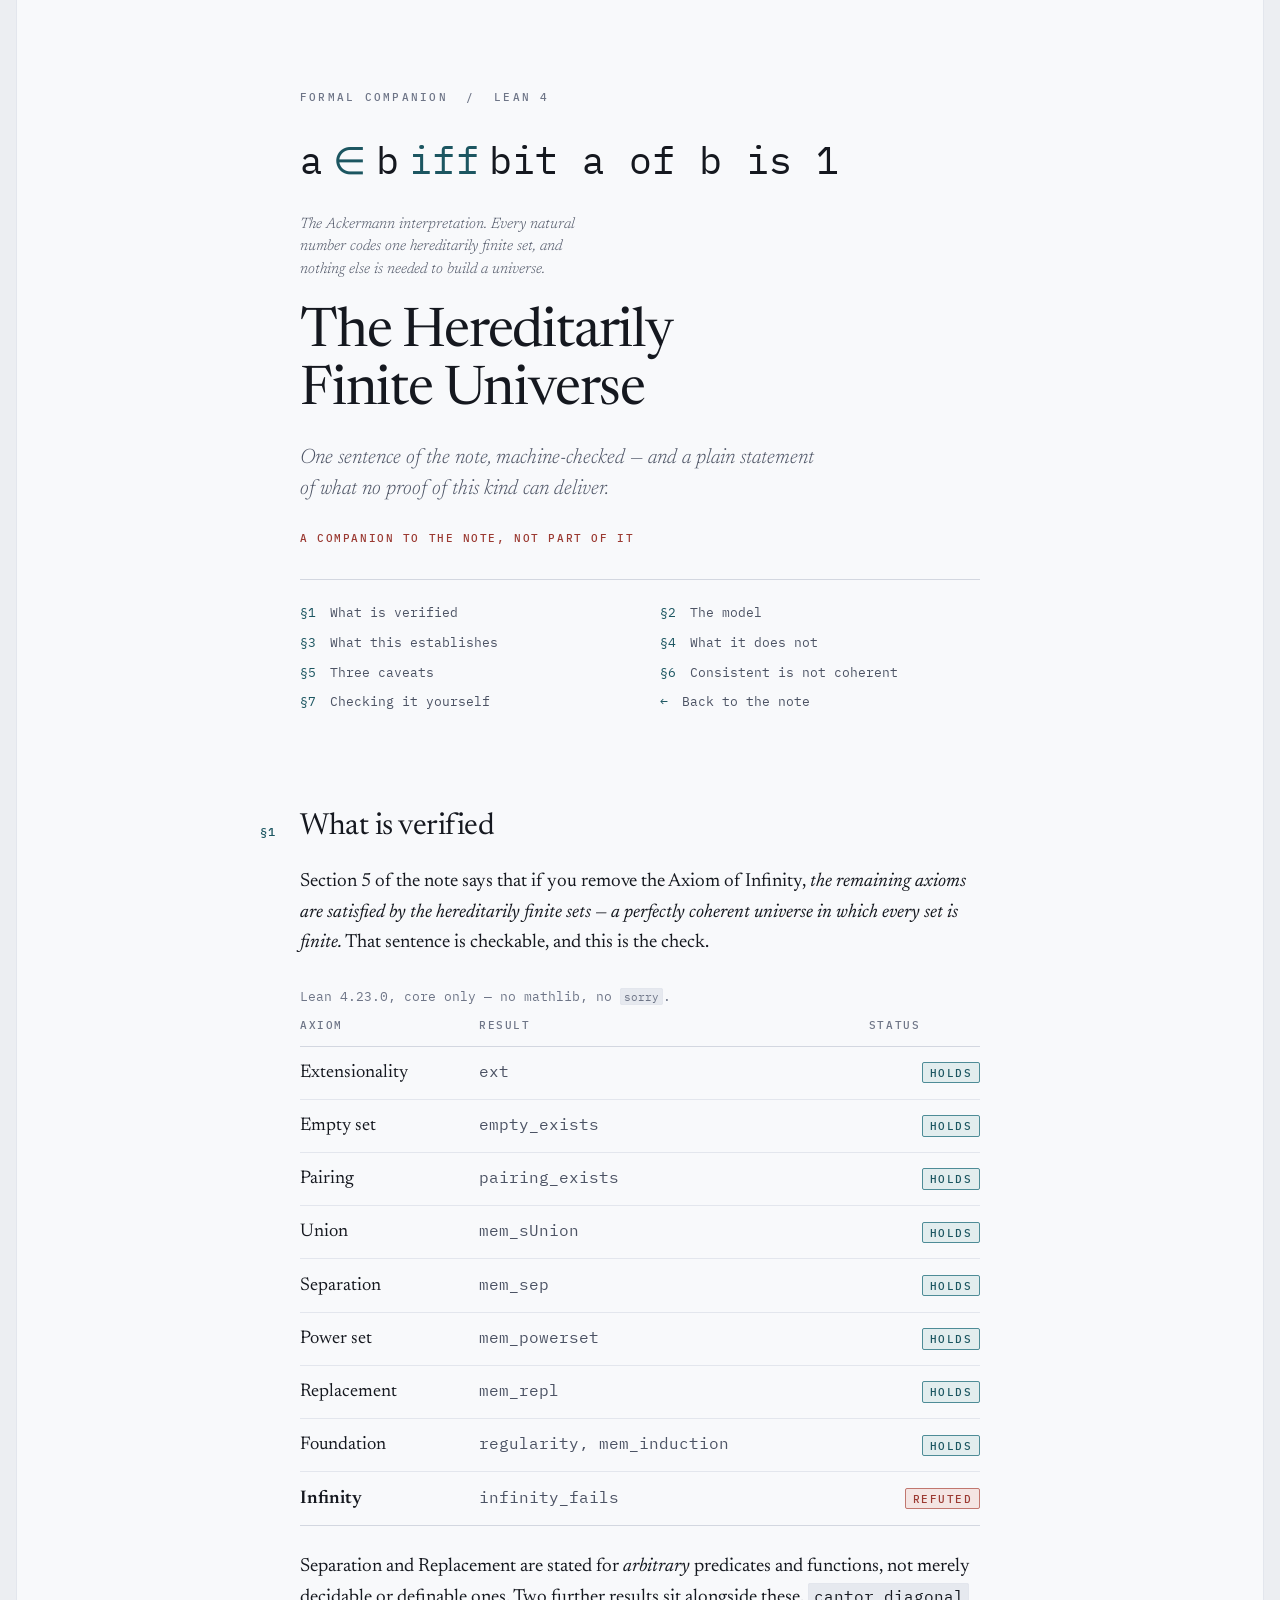
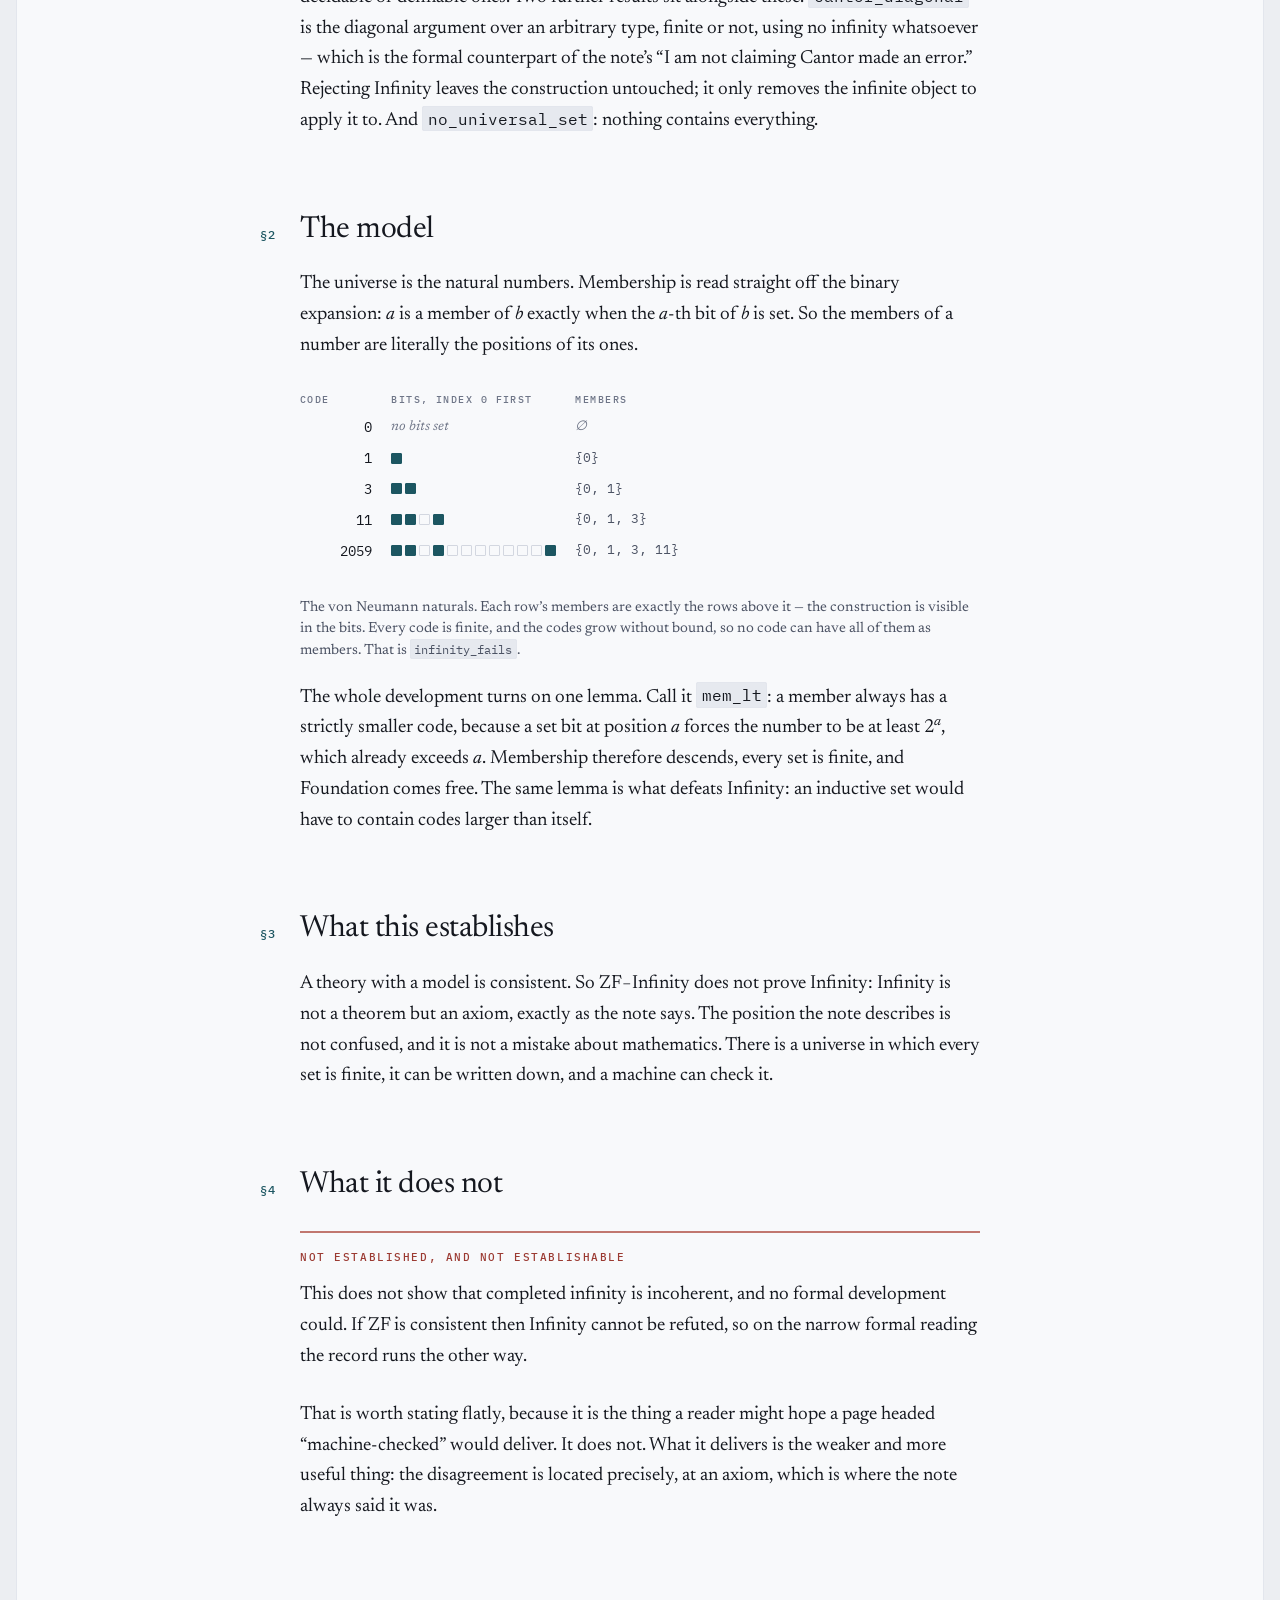
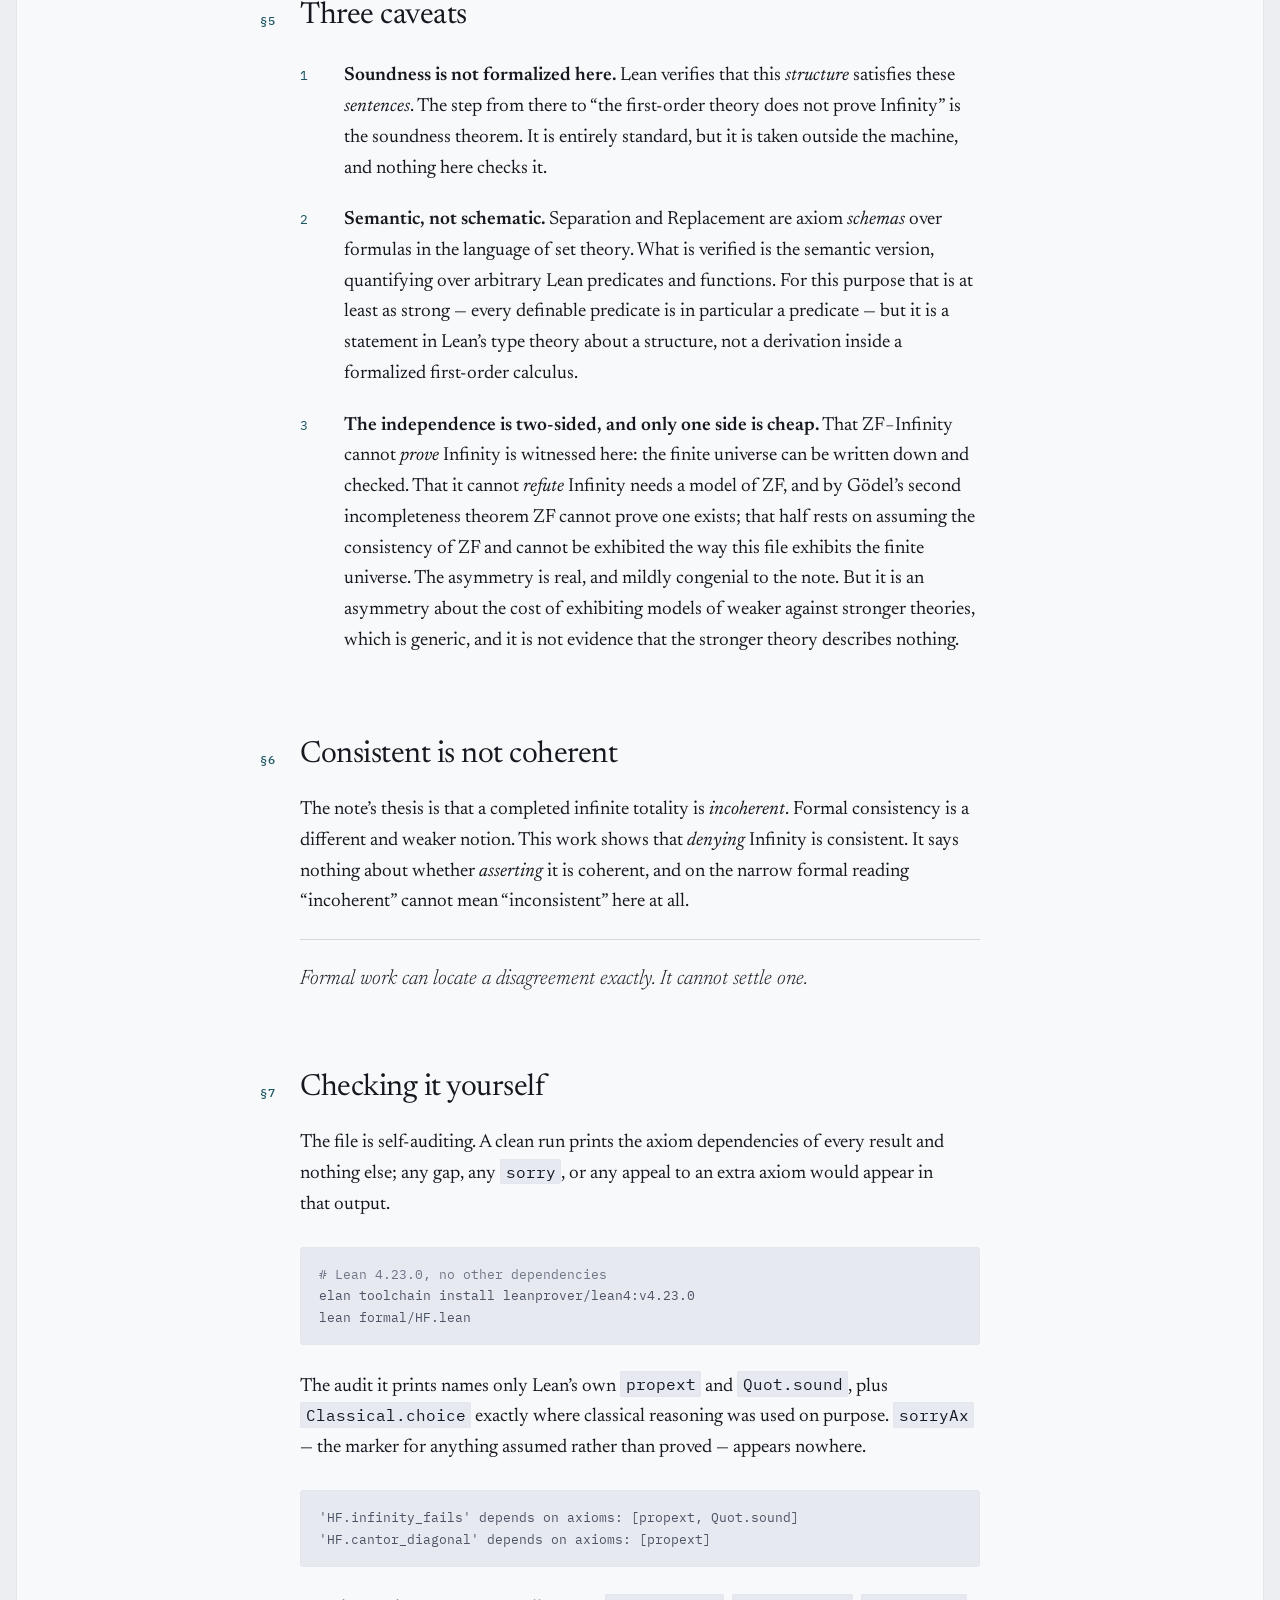
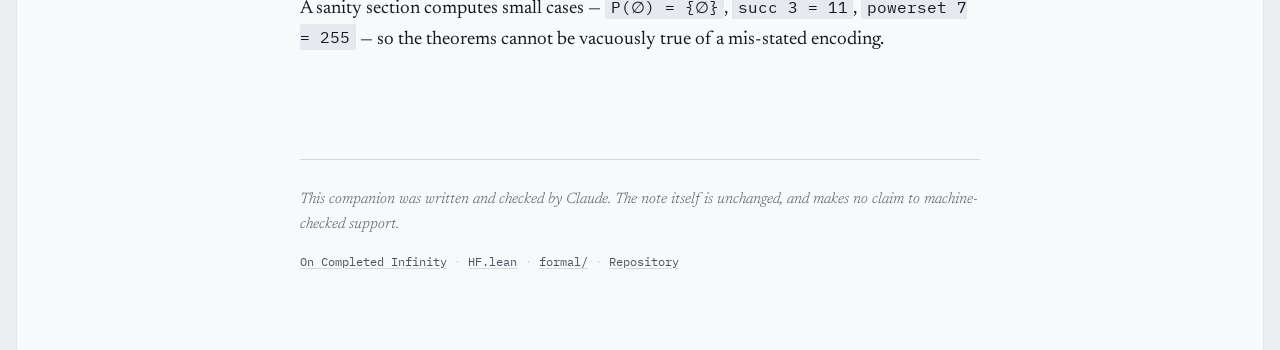
==== formal.html @ 206abfd6 "Publish the formal companion as a second page formal.html presents what formal/HF.lean checks and, j" ====
<!doctype html>
<html lang="en">
<head>
<meta charset="utf-8">
<meta name="viewport" content="width=device-width, initial-scale=1">
<title>The Hereditarily Finite Universe</title>
<meta name="description" content="A machine-checked companion to On Completed Infinity: the hereditarily finite sets satisfy the other ZF axioms and refute Infinity, verified in Lean 4 — with a plain statement of what no proof of this kind can deliver.">
<meta property="og:type" content="article">
<meta property="og:title" content="The Hereditarily Finite Universe">
<meta property="og:description" content="A machine-checked companion to On Completed Infinity, and a plain statement of its limits.">
<link rel="icon" href="data:image/svg+xml,<svg xmlns='http://www.w3.org/2000/svg' viewBox='0 0 32 32'><text y='25' x='2' font-size='24' font-family='serif'>&#8707;</text></svg>">
<link rel="preconnect" href="https://fonts.googleapis.com">
<link rel="preconnect" href="https://fonts.gstatic.com" crossorigin>
<link rel="stylesheet" href="https://fonts.googleapis.com/css2?family=IBM+Plex+Mono:wght@400;500&family=Newsreader:ital,opsz,wght@0,6..72,200..700;1,6..72,200..600&display=swap">
<link rel="stylesheet" href="assets/style.css">
<style>
/* ---- the defining line ---- */
.axiom-line {
  font-family:var(--mono); font-weight:400;
  font-size:clamp(1.3rem,4.6vw,2.4rem);
  line-height:1.25; letter-spacing:.01em; color:var(--ink);
  margin:0; overflow-x:auto; scrollbar-width:none; padding-block:.15em;
}
.axiom-line::-webkit-scrollbar { display:none; }
.axiom-line .op { color:var(--accent); padding-inline:.25em; }

.provenance {
  margin:0; font-family:var(--mono); font-size:.7rem; font-weight:500;
  letter-spacing:.14em; text-transform:uppercase; color:var(--dispute);
}

/* ---- results table ---- */
.results { width:100%; border-collapse:collapse; margin:.35rem 0; font-size:.97em; }
.results caption { text-align:left; font-size:.8125rem; font-family:var(--mono);
  color:var(--ink-3); padding-bottom:.6rem; }
.results th, .results td { text-align:left; padding:.7rem .8rem .7rem 0;
  border-bottom:1px solid var(--rule-2); vertical-align:baseline; }
.results thead th { font-family:var(--mono); font-size:.7rem; font-weight:500;
  letter-spacing:.14em; text-transform:uppercase; color:var(--ink-3);
  border-bottom:1px solid var(--rule); padding-top:0; }
.results tbody tr:last-child td { border-bottom:1px solid var(--rule); }
.results td.name { font-family:var(--mono); font-size:.85em; color:var(--ink-2); }
.results td.st { padding-right:0; text-align:right; white-space:nowrap; }
.results tr.refuted td:first-child { font-weight:600; }
.table-wrap { overflow-x:auto; }

/* ---- the Rosetta rows: codes, bits, members ---- */
.rosetta-wrap { overflow-x:auto; scrollbar-width:thin; padding-bottom:.4rem; margin:.5rem 0; }
.rosetta { display:grid; grid-template-columns:4.5rem max-content max-content;
  gap:.55rem 1.2rem; align-items:center; width:max-content; }
.rz-row { display:contents; }
.rz-head { font-family:var(--mono); font-size:.65rem; font-weight:500;
  letter-spacing:.14em; text-transform:uppercase; color:var(--ink-3); }
.rz-n { font-family:var(--mono); font-size:.85rem; color:var(--ink);
  text-align:right; font-variant-numeric:tabular-nums; }
.rz-bits { display:flex; gap:3px; }
.rz-bits i { display:block; width:11px; height:11px; border-radius:1px;
  border:1px solid var(--rule); background:transparent; }
.rz-bits i.on { background:var(--accent); border-color:var(--accent); }
.rz-set { font-family:var(--mono); font-size:.8rem; color:var(--ink-2);
  font-variant-numeric:tabular-nums; }
.rz-none { color:var(--ink-3); font-style:italic; font-family:var(--serif); font-size:.85rem; }
.figcap { margin:.2rem 0 0; font-size:.9rem; line-height:1.5; color:var(--ink-2); }

/* ---- limits panel: brick, matching the note's rejection colour ---- */
.limits { padding-top:.9rem; border-top:2px solid var(--dispute-line);
  display:flex; flex-direction:column; gap:.9rem; margin:.4rem 0; }
.limits .lab { margin:0; font-family:var(--mono); font-size:.7rem; font-weight:500;
  letter-spacing:.14em; text-transform:uppercase; color:var(--dispute); }
.limits p { margin:0; }

/* ---- numbered caveats ---- */
.caveats { margin:.35rem 0; padding:0; list-style:none;
  display:flex; flex-direction:column; gap:1.3rem; counter-reset:cav; }
.caveats li { display:grid; grid-template-columns:1.9rem minmax(0,1fr); gap:.85rem;
  align-items:baseline; counter-increment:cav; }
.caveats li::before { content:counter(cav); font-family:var(--mono); font-size:.8125rem;
  color:var(--accent); font-variant-numeric:tabular-nums; }
.caveats b { font-weight:600; }

/* ---- code ---- */
pre { margin:.35rem 0; padding:1rem 1.1rem; background:var(--sunk);
  border:1px solid var(--rule-2); border-radius:3px; overflow-x:auto;
  font-family:var(--mono); font-size:.8125rem; line-height:1.65; color:var(--ink-2); }
pre code { background:none; border:0; padding:0; font-size:inherit; }
pre .c { color:var(--ink-3); }
pre .k { color:var(--accent); }
</style>
</head>
<body>
<div class="page">

  <header class="hero col">
    <p class="eyebrow">Formal companion &nbsp;/&nbsp; Lean 4</p>

    <p class="axiom-line"><span>a</span><span class="op">&isin;</span><span>b</span><span class="op">iff</span><span>bit a of b is 1</span></p>

    <p class="hero-note">The Ackermann interpretation. Every natural number codes one hereditarily finite set, and nothing else is needed to build a universe.</p>

    <h1>The Hereditarily Finite Universe</h1>
    <p class="dek">One sentence of the note, machine-checked &mdash; and a plain statement of what no proof of this kind can deliver.</p>

    <p class="provenance">A companion to the note, not part of it</p>

    <hr class="hero-rule">

    <ol class="contents">
      <li><a href="#s1"><span class="n">&sect;1</span> What is verified</a></li>
      <li><a href="#s2"><span class="n">&sect;2</span> The model</a></li>
      <li><a href="#s3"><span class="n">&sect;3</span> What this establishes</a></li>
      <li><a href="#s4"><span class="n">&sect;4</span> What it does not</a></li>
      <li><a href="#s5"><span class="n">&sect;5</span> Three caveats</a></li>
      <li><a href="#s6"><span class="n">&sect;6</span> Consistent is not coherent</a></li>
      <li><a href="#s7"><span class="n">&sect;7</span> Checking it yourself</a></li>
      <li><a href="index.html"><span class="n">&larr;</span> Back to the note</a></li>
    </ol>
  </header>

  <main class="article col">

    <section class="sec" id="s1">
      <p class="sec-num">&sect;1</p>
      <div class="sec-body">
        <h2>What is verified</h2>
        <p>Section 5 of the note says that if you remove the Axiom of Infinity, <em>the remaining
        axioms are satisfied by the hereditarily finite sets &mdash; a perfectly coherent universe
        in which every set is finite.</em> That sentence is checkable, and this is the check.</p>
        <div class="table-wrap">
        <table class="results">
          <caption>Lean 4.23.0, core only &mdash; no mathlib, no <code>sorry</code>.</caption>
          <thead>
            <tr><th>Axiom</th><th>Result</th><th class="st">Status</th></tr>
          </thead>
          <tbody>
            <tr><td>Extensionality</td><td class="name">ext</td><td class="st"><span class="verdict is-true">holds</span></td></tr>
            <tr><td>Empty set</td><td class="name">empty_exists</td><td class="st"><span class="verdict is-true">holds</span></td></tr>
            <tr><td>Pairing</td><td class="name">pairing_exists</td><td class="st"><span class="verdict is-true">holds</span></td></tr>
            <tr><td>Union</td><td class="name">mem_sUnion</td><td class="st"><span class="verdict is-true">holds</span></td></tr>
            <tr><td>Separation</td><td class="name">mem_sep</td><td class="st"><span class="verdict is-true">holds</span></td></tr>
            <tr><td>Power set</td><td class="name">mem_powerset</td><td class="st"><span class="verdict is-true">holds</span></td></tr>
            <tr><td>Replacement</td><td class="name">mem_repl</td><td class="st"><span class="verdict is-true">holds</span></td></tr>
            <tr><td>Foundation</td><td class="name">regularity, mem_induction</td><td class="st"><span class="verdict is-true">holds</span></td></tr>
            <tr class="refuted"><td>Infinity</td><td class="name">infinity_fails</td><td class="st"><span class="verdict is-false">refuted</span></td></tr>
          </tbody>
        </table>
        </div>
        <p>Separation and Replacement are stated for <em>arbitrary</em> predicates and functions,
        not merely decidable or definable ones. Two further results sit alongside these.
        <code>cantor_diagonal</code> is the diagonal argument over an arbitrary type, finite or not,
        using no infinity whatsoever &mdash; which is the formal counterpart of the note&rsquo;s
        &ldquo;I am not claiming Cantor made an error.&rdquo; Rejecting Infinity leaves the
        construction untouched; it only removes the infinite object to apply it to. And
        <code>no_universal_set</code>: nothing contains everything.</p>
      </div>
    </section>

    <section class="sec" id="s2">
      <p class="sec-num">&sect;2</p>
      <div class="sec-body">
        <h2>The model</h2>
        <p>The universe is the natural numbers. Membership is read straight off the binary
        expansion: <em>a</em> is a member of <em>b</em> exactly when the <em>a</em>-th bit of
        <em>b</em> is set. So the members of a number are literally the positions of its ones.</p>
        <div class="rosetta-wrap" role="img" aria-label="The codes 0, 1, 3, 11 and 2059 shown as bit patterns. Their members are 0; then 0 and 1; then 0, 1 and 3; then 0, 1, 3 and 11 — in each case exactly the codes listed above that row.">
          <div class="rosetta">
          <div class="rz-row rz-head"><span>code</span><span>bits, index 0 first</span><span>members</span></div>
      <div class="rz-row">
        <span class="rz-n">0</span>
        <span class="rz-bits"><span class="rz-none">no bits set</span></span>
        <span class="rz-set rz-none">∅</span>
      </div>
      <div class="rz-row">
        <span class="rz-n">1</span>
        <span class="rz-bits"><i class="on"></i></span>
        <span class="rz-set">{0}</span>
      </div>
      <div class="rz-row">
        <span class="rz-n">3</span>
        <span class="rz-bits"><i class="on"></i><i class="on"></i></span>
        <span class="rz-set">{0, 1}</span>
      </div>
      <div class="rz-row">
        <span class="rz-n">11</span>
        <span class="rz-bits"><i class="on"></i><i class="on"></i><i class=""></i><i class="on"></i></span>
        <span class="rz-set">{0, 1, 3}</span>
      </div>
      <div class="rz-row">
        <span class="rz-n">2059</span>
        <span class="rz-bits"><i class="on"></i><i class="on"></i><i class=""></i><i class="on"></i><i class=""></i><i class=""></i><i class=""></i><i class=""></i><i class=""></i><i class=""></i><i class=""></i><i class="on"></i></span>
        <span class="rz-set">{0, 1, 3, 11}</span>
      </div>
          </div>
        </div>
        <p class="figcap">The von Neumann naturals. Each row&rsquo;s members are exactly the rows
        above it &mdash; the construction is visible in the bits. Every code is finite, and the
        codes grow without bound, so no code can have all of them as members. That is
        <code>infinity_fails</code>.</p>
        <p>The whole development turns on one lemma. Call it <code>mem_lt</code>: a member always
        has a strictly smaller code, because a set bit at position <em>a</em> forces the number to
        be at least 2<sup><em>a</em></sup>, which already exceeds <em>a</em>. Membership therefore descends,
        every set is finite, and Foundation comes free. The same lemma is what defeats Infinity:
        an inductive set would have to contain codes larger than itself.</p>
      </div>
    </section>

    <section class="sec" id="s3">
      <p class="sec-num">&sect;3</p>
      <div class="sec-body">
        <h2>What this establishes</h2>
        <p>A theory with a model is consistent. So ZF&minus;Infinity does not prove Infinity:
        Infinity is not a theorem but an axiom, exactly as the note says. The position the note
        describes is not confused, and it is not a mistake about mathematics. There is a universe
        in which every set is finite, it can be written down, and a machine can check it.</p>
      </div>
    </section>

    <section class="sec" id="s4">
      <p class="sec-num">&sect;4</p>
      <div class="sec-body">
        <h2>What it does not</h2>
        <div class="limits">
          <p class="lab">Not established, and not establishable</p>
          <p>This does not show that completed infinity is incoherent, and no formal development
          could. If ZF is consistent then Infinity cannot be refuted, so on the narrow formal
          reading the record runs the other way.</p>
        </div>
        <p>That is worth stating flatly, because it is the thing a reader might hope a page headed
        &ldquo;machine-checked&rdquo; would deliver. It does not. What it delivers is the weaker
        and more useful thing: the disagreement is located precisely, at an axiom, which is where
        the note always said it was.</p>
      </div>
    </section>

    <section class="sec" id="s5">
      <p class="sec-num">&sect;5</p>
      <div class="sec-body">
        <h2>Three caveats</h2>
        <ol class="caveats">
          <li><span><b>Soundness is not formalized here.</b> Lean verifies that this
          <em>structure</em> satisfies these <em>sentences</em>. The step from there to &ldquo;the
          first-order theory does not prove Infinity&rdquo; is the soundness theorem. It is
          entirely standard, but it is taken outside the machine, and nothing here checks it.</span></li>
          <li><span><b>Semantic, not schematic.</b> Separation and Replacement are axiom
          <em>schemas</em> over formulas in the language of set theory. What is verified is the
          semantic version, quantifying over arbitrary Lean predicates and functions. For this
          purpose that is at least as strong &mdash; every definable predicate is in particular a
          predicate &mdash; but it is a statement in Lean&rsquo;s type theory about a structure,
          not a derivation inside a formalized first-order calculus.</span></li>
          <li><span><b>The independence is two-sided, and only one side is cheap.</b> That
          ZF&minus;Infinity cannot <em>prove</em> Infinity is witnessed here: the finite universe
          can be written down and checked. That it cannot <em>refute</em> Infinity needs a model of
          ZF, and by G&ouml;del&rsquo;s second incompleteness theorem ZF cannot prove one exists;
          that half rests on assuming the consistency of ZF and cannot be exhibited the way this
          file exhibits the finite universe. The asymmetry is real, and mildly congenial to the
          note. But it is an asymmetry about the cost of exhibiting models of weaker against
          stronger theories, which is generic, and it is not evidence that the stronger theory
          describes nothing.</span></li>
        </ol>
      </div>
    </section>

    <section class="sec" id="s6">
      <p class="sec-num">&sect;6</p>
      <div class="sec-body">
        <h2>Consistent is not coherent</h2>
        <p>The note&rsquo;s thesis is that a completed infinite totality is <em>incoherent</em>. Formal
        consistency is a different and weaker notion. This work shows that <em>denying</em>
        Infinity is consistent. It says nothing about whether <em>asserting</em> it is coherent,
        and on the narrow formal reading &ldquo;incoherent&rdquo; cannot mean
        &ldquo;inconsistent&rdquo; here at all.</p>
        <p class="coda">Formal work can locate a disagreement exactly. It cannot settle one.</p>
      </div>
    </section>

    <section class="sec" id="s7">
      <p class="sec-num">&sect;7</p>
      <div class="sec-body">
        <h2>Checking it yourself</h2>
        <p>The file is self-auditing. A clean run prints the axiom dependencies of every result and
        nothing else; any gap, any <code>sorry</code>, or any appeal to an extra axiom would appear
        in that output.</p>
<pre><code><span class="c"># Lean 4.23.0, no other dependencies</span>
elan toolchain install leanprover/lean4:v4.23.0
lean formal/HF.lean</code></pre>
        <p>The audit it prints names only Lean&rsquo;s own <code>propext</code> and
        <code>Quot.sound</code>, plus <code>Classical.choice</code> exactly where classical
        reasoning was used on purpose. <code>sorryAx</code> &mdash; the marker for anything assumed
        rather than proved &mdash; appears nowhere.</p>
<pre><code>'HF.infinity_fails' depends on axioms: [propext, Quot.sound]
'HF.cantor_diagonal' depends on axioms: [propext]</code></pre>
        <p>A sanity section computes small cases &mdash; <code>P(&empty;) = {&empty;}</code>,
        <code>succ 3 = 11</code>, <code>powerset 7 = 255</code> &mdash; so the theorems cannot be
        vacuously true of a mis-stated encoding.</p>
      </div>
    </section>

  </main>

  <footer class="foot col">
    <p class="said">This companion was written and checked by Claude. The note itself is unchanged,
    and makes no claim to machine-checked support.</p>
    <p class="links">
      <a href="index.html">On Completed Infinity</a><span class="sep">&middot;</span><a href="https://github.com/ndg13b/Infinity/blob/main/formal/HF.lean">HF.lean</a><span class="sep">&middot;</span><a href="https://github.com/ndg13b/Infinity/tree/main/formal">formal/</a><span class="sep">&middot;</span><a href="https://github.com/ndg13b/Infinity">Repository</a>
    </p>
  </footer>

</div>
</body>
</html>
---- assets/style.css ----
/* Shared design system for On Completed Infinity.
   Tokens, base typography and the layout primitives every page uses.
   Page-specific blocks live in each page's own <style>. */

/* ---- tokens: light is the base, both dark states redefine only tokens ---- */

:root {
  --ground:#ECEEF2; --paper:#F8F9FB; --sunk:#E6E9EF;
  --ink:#15181F; --ink-2:#4C5364; --ink-3:#6E7587;
  --rule:#D3D7E0; --rule-2:#E3E6ED;
  --accent:#1C5661; --accent-line:#4E8C97; --accent-soft:#E2EDEE;
  --dispute:#9B3A32; --dispute-line:#C1776F; --dispute-soft:#F4E5E3;
  --serif:"Newsreader",ui-serif,Georgia,"Times New Roman",serif;
  --mono:"IBM Plex Mono",ui-monospace,SFMono-Regular,Menlo,Consolas,monospace;
}
@media (prefers-color-scheme: dark) {
  :root:not([data-theme="light"]) {
    --ground:#0E1116; --paper:#161922; --sunk:#1C202A;
    --ink:#E7E9EF; --ink-2:#A6ADBC; --ink-3:#848C9D;
    --rule:#2B303B; --rule-2:#232833;
    --accent:#7FBDC7; --accent-line:#3F6E77; --accent-soft:#163035;
    --dispute:#E0958D; --dispute-line:#8A4C45; --dispute-soft:#33201E;
  }
}
:root[data-theme="dark"] {
  --ground:#0E1116; --paper:#161922; --sunk:#1C202A;
  --ink:#E7E9EF; --ink-2:#A6ADBC; --ink-3:#848C9D;
  --rule:#2B303B; --rule-2:#232833;
  --accent:#7FBDC7; --accent-line:#3F6E77; --accent-soft:#163035;
  --dispute:#E0958D; --dispute-line:#8A4C45; --dispute-soft:#33201E;
}

*,*::before,*::after { box-sizing:border-box; }
html { -webkit-text-size-adjust:100%; }
@media (prefers-reduced-motion: no-preference) { html { scroll-behavior:smooth; } }

body {
  margin:0;
  background:var(--ground);
  color:var(--ink);
  font-family:var(--serif);
  font-optical-sizing:auto;
  font-size:clamp(1.0625rem, 0.5vw + 0.96rem, 1.1875rem);
  font-weight:400;
  line-height:1.62;
  -webkit-font-smoothing:antialiased;
  text-rendering:optimizeLegibility;
}

/* ---- the sheet ---- */

.page {
  max-width:78rem;
  margin-inline:auto;
  background:var(--paper);
  padding:clamp(2.75rem,7vw,5.5rem) clamp(1.25rem,5vw,3rem) clamp(3rem,6vw,5rem);
}
@media (min-width:79rem) { .page { border-inline:1px solid var(--rule-2); } }

.col { width:min(100%,68ch); margin-inline:auto; }

/* ---- hero ---- */
.hero { display:flex; flex-direction:column; gap:1.5rem; }
.eyebrow {
  margin:0; font-family:var(--mono); font-size:.7rem; font-weight:500;
  letter-spacing:.2em; text-transform:uppercase; color:var(--ink-3);
}
.hero-note {
  margin:0; max-width:34ch;
  font-size:.9375rem; font-style:italic; font-weight:300;
  line-height:1.5; color:var(--ink-2);
}
.hero h1 {
  margin:0; font-weight:400;
  font-size:clamp(2.15rem,6.5vw,3.4rem);
  line-height:1.06; letter-spacing:-.022em;
  text-wrap:balance;
}
.dek {
  margin:0; max-width:44ch;
  font-size:clamp(1.125rem,2.2vw,1.3125rem);
  font-style:italic; font-weight:300; line-height:1.45; color:var(--ink-2);
  text-wrap:pretty;
}
.hero-rule { height:1px; background:var(--rule); border:0; margin:.5rem 0 0; }

/* ---- contents ---- */

.contents { margin:0; padding:0; list-style:none;
  display:grid; grid-template-columns:1fr; gap:.55rem 2.5rem; }
@media (min-width:38rem) { .contents { grid-template-columns:1fr 1fr; } }
.contents a {
  display:flex; gap:.85rem; align-items:baseline;
  font-family:var(--mono); font-size:.8125rem; line-height:1.4;
  color:var(--ink-2); text-decoration:none;
  border-bottom:1px solid transparent; padding-bottom:.1rem;
}
.contents a:hover { color:var(--ink); border-bottom-color:var(--rule); }
.contents .n { color:var(--accent); flex:none; }

/* ---- article ---- */

.article { display:flex; flex-direction:column; gap:clamp(3rem,6.5vw,4.75rem); margin-top:clamp(3.5rem,8vw,6rem); }
.sec { position:relative; scroll-margin-top:2rem; }
.sec-num {
  margin:0 0 .5rem; font-family:var(--mono); font-size:.75rem; font-weight:500;
  letter-spacing:.08em; color:var(--accent);
}
@media (min-width:64rem) {
  .sec-num { position:absolute; left:-4.75rem; top:.75rem; margin:0; text-align:right; width:3.25rem; }
}
.sec-body { display:flex; flex-direction:column; gap:1.1em; }
.sec h2 {
  margin:0; font-weight:400;
  font-size:clamp(1.45rem,3.4vw,1.9rem);
  line-height:1.18; letter-spacing:-.016em; text-wrap:balance;
}
.sec p { margin:0; text-wrap:pretty; }
em, cite { font-style:italic; }
cite { font-weight:400; }
strong { font-weight:600; }
code {
  font-family:var(--mono); font-size:.86em;
  background:var(--sunk); border:1px solid var(--rule-2);
  border-radius:2px; padding:.08em .28em;
}
sup { font-size:.68em; line-height:0; vertical-align:.55em; }

a { color:var(--accent); text-decoration-line:underline; text-decoration-thickness:1px;
    text-underline-offset:.18em; text-decoration-color:var(--accent-line); }
a:hover { text-decoration-thickness:2px; text-decoration-color:var(--accent); }
:focus-visible { outline:2px solid var(--accent); outline-offset:3px; border-radius:2px; }

/* ---- verdict pills: teal for what is accepted, brick for what is rejected ---- */
.verdict {
  font-family:var(--mono); font-size:.6875rem; font-weight:500;
  letter-spacing:.14em; text-transform:uppercase;
  padding:.25em .6em; border-radius:2px; border:1px solid; white-space:nowrap;
}
.verdict.is-true  { color:var(--accent);  border-color:var(--accent-line);  background:var(--accent-soft); }
.verdict.is-false { color:var(--dispute); border-color:var(--dispute-line); background:var(--dispute-soft); }

/* ---- closing line ---- */
.coda {
  margin:.75rem 0 0; padding-top:1.5rem; border-top:1px solid var(--rule);
  font-size:1.1em; font-style:italic; font-weight:300; line-height:1.5; color:var(--ink);
}

/* ---- footer ---- */

.foot { margin-top:clamp(4rem,9vw,6.5rem); padding-top:1.75rem; border-top:1px solid var(--rule);
  display:flex; flex-direction:column; gap:.85rem; }
.foot .said { margin:0; font-style:italic; font-weight:300; color:var(--ink-2); font-size:.9375rem; }
.foot .links { margin:0; font-family:var(--mono); font-size:.75rem; line-height:1.9; color:var(--ink-3); }
.foot .links a { color:var(--ink-2); text-decoration-color:var(--rule); }
.foot .links a:hover { color:var(--accent); text-decoration-color:var(--accent); }
.foot .sep { padding-inline:.6em; color:var(--rule); }

@media (prefers-reduced-motion: reduce) {
  *,*::before,*::after { animation-duration:.001ms !important; animation-delay:0s !important; transition-duration:.001ms !important; }
}
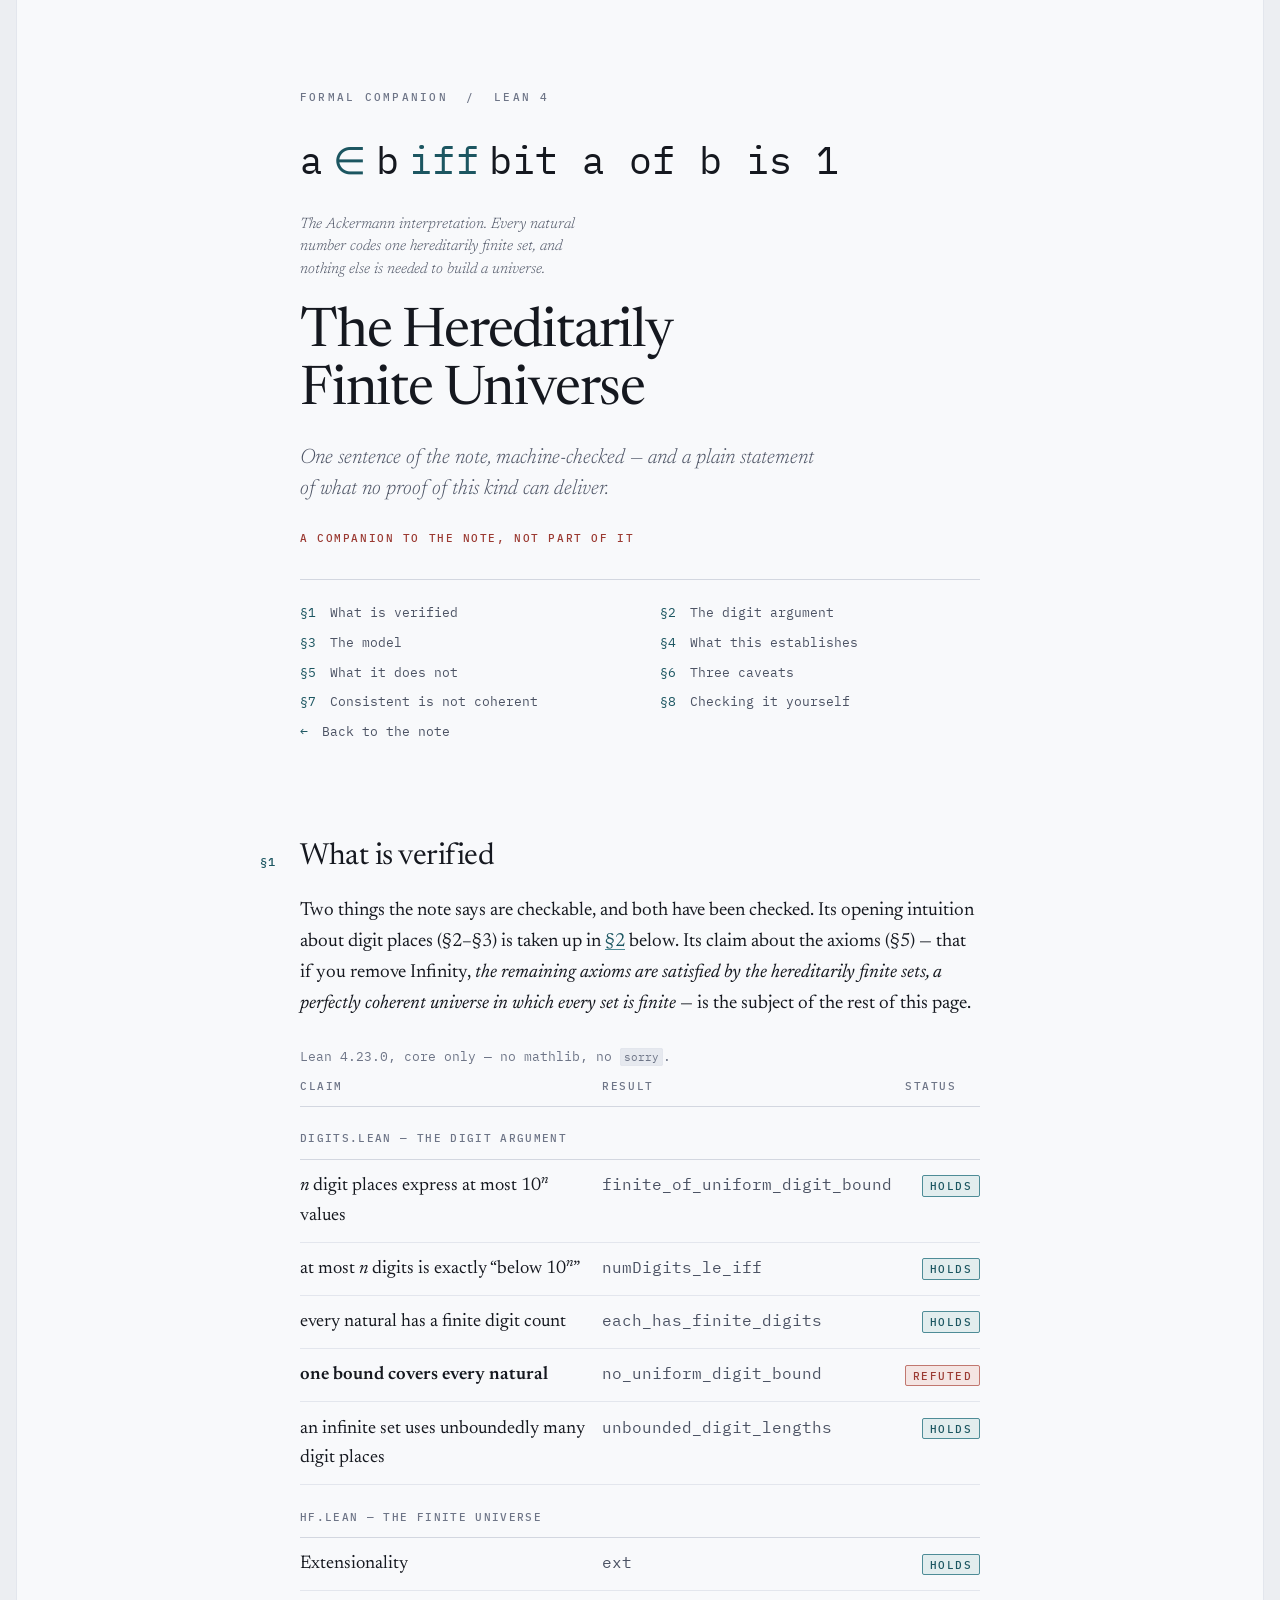
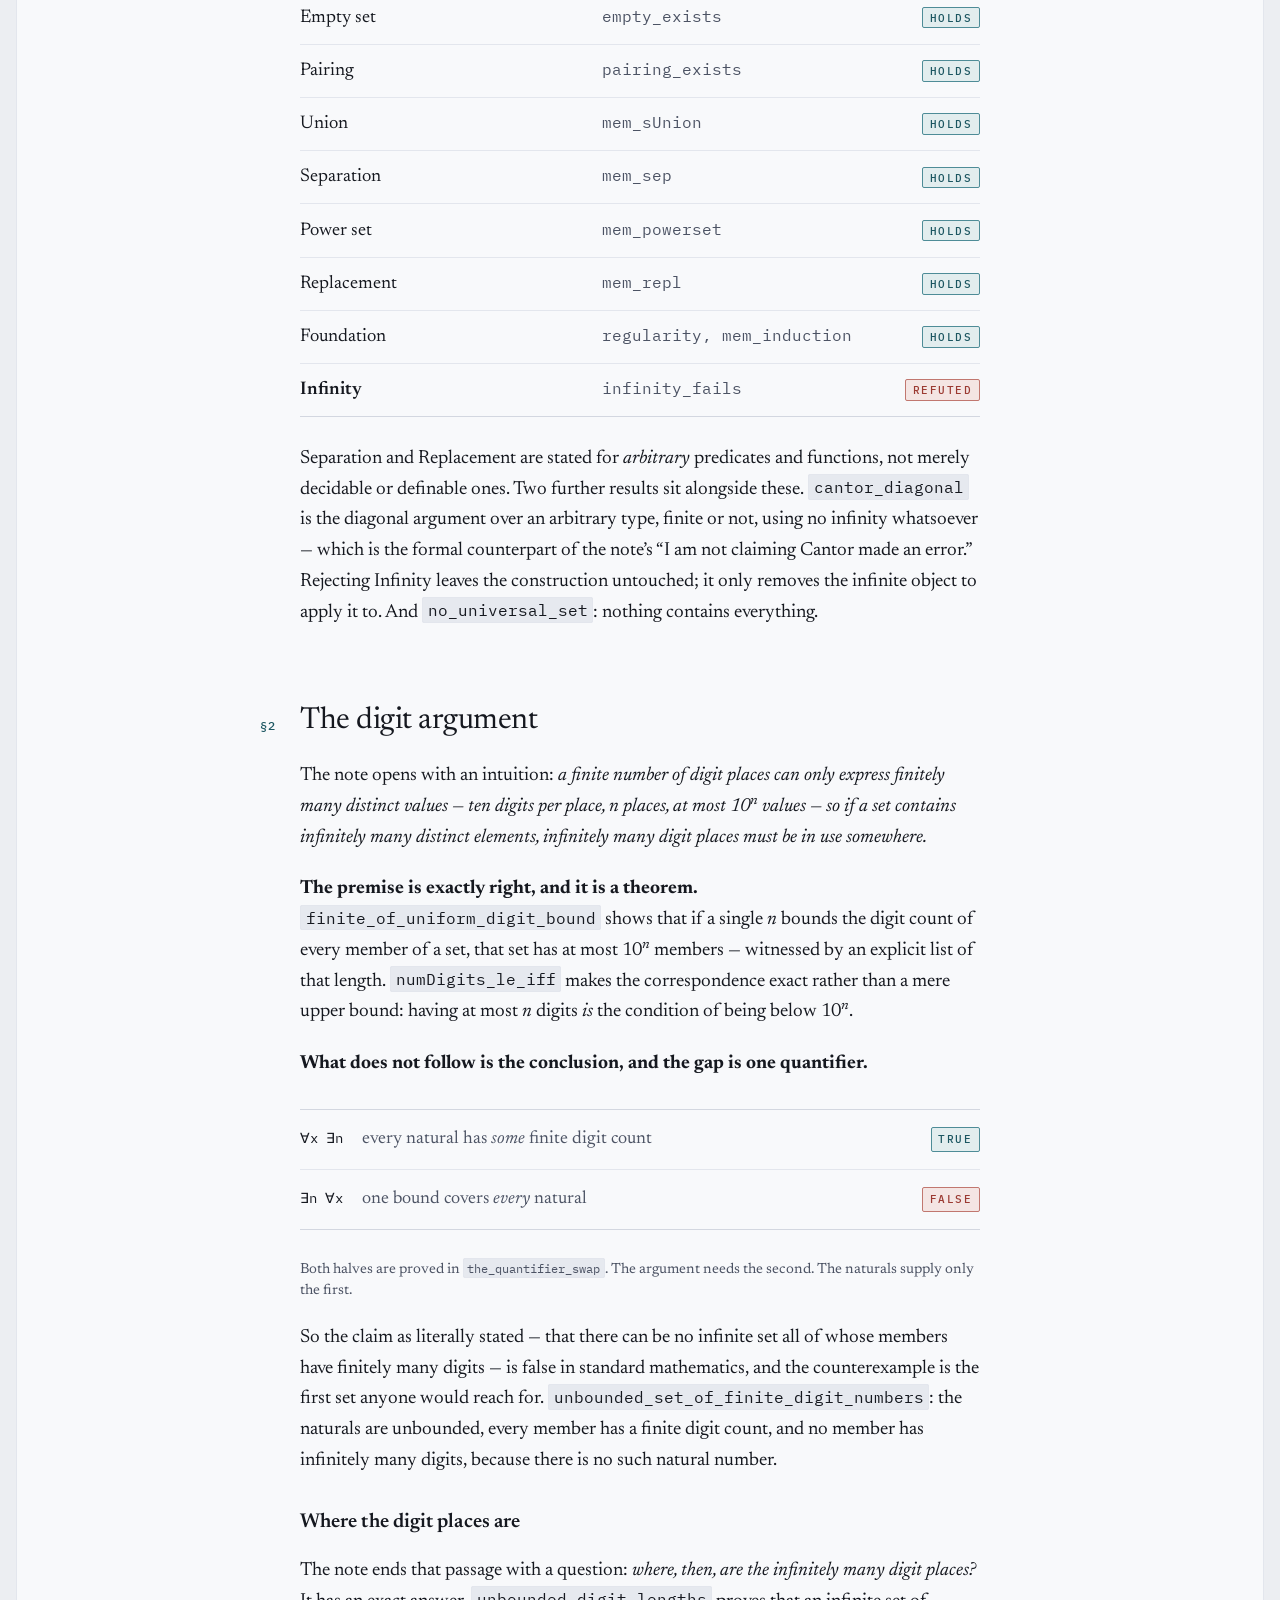
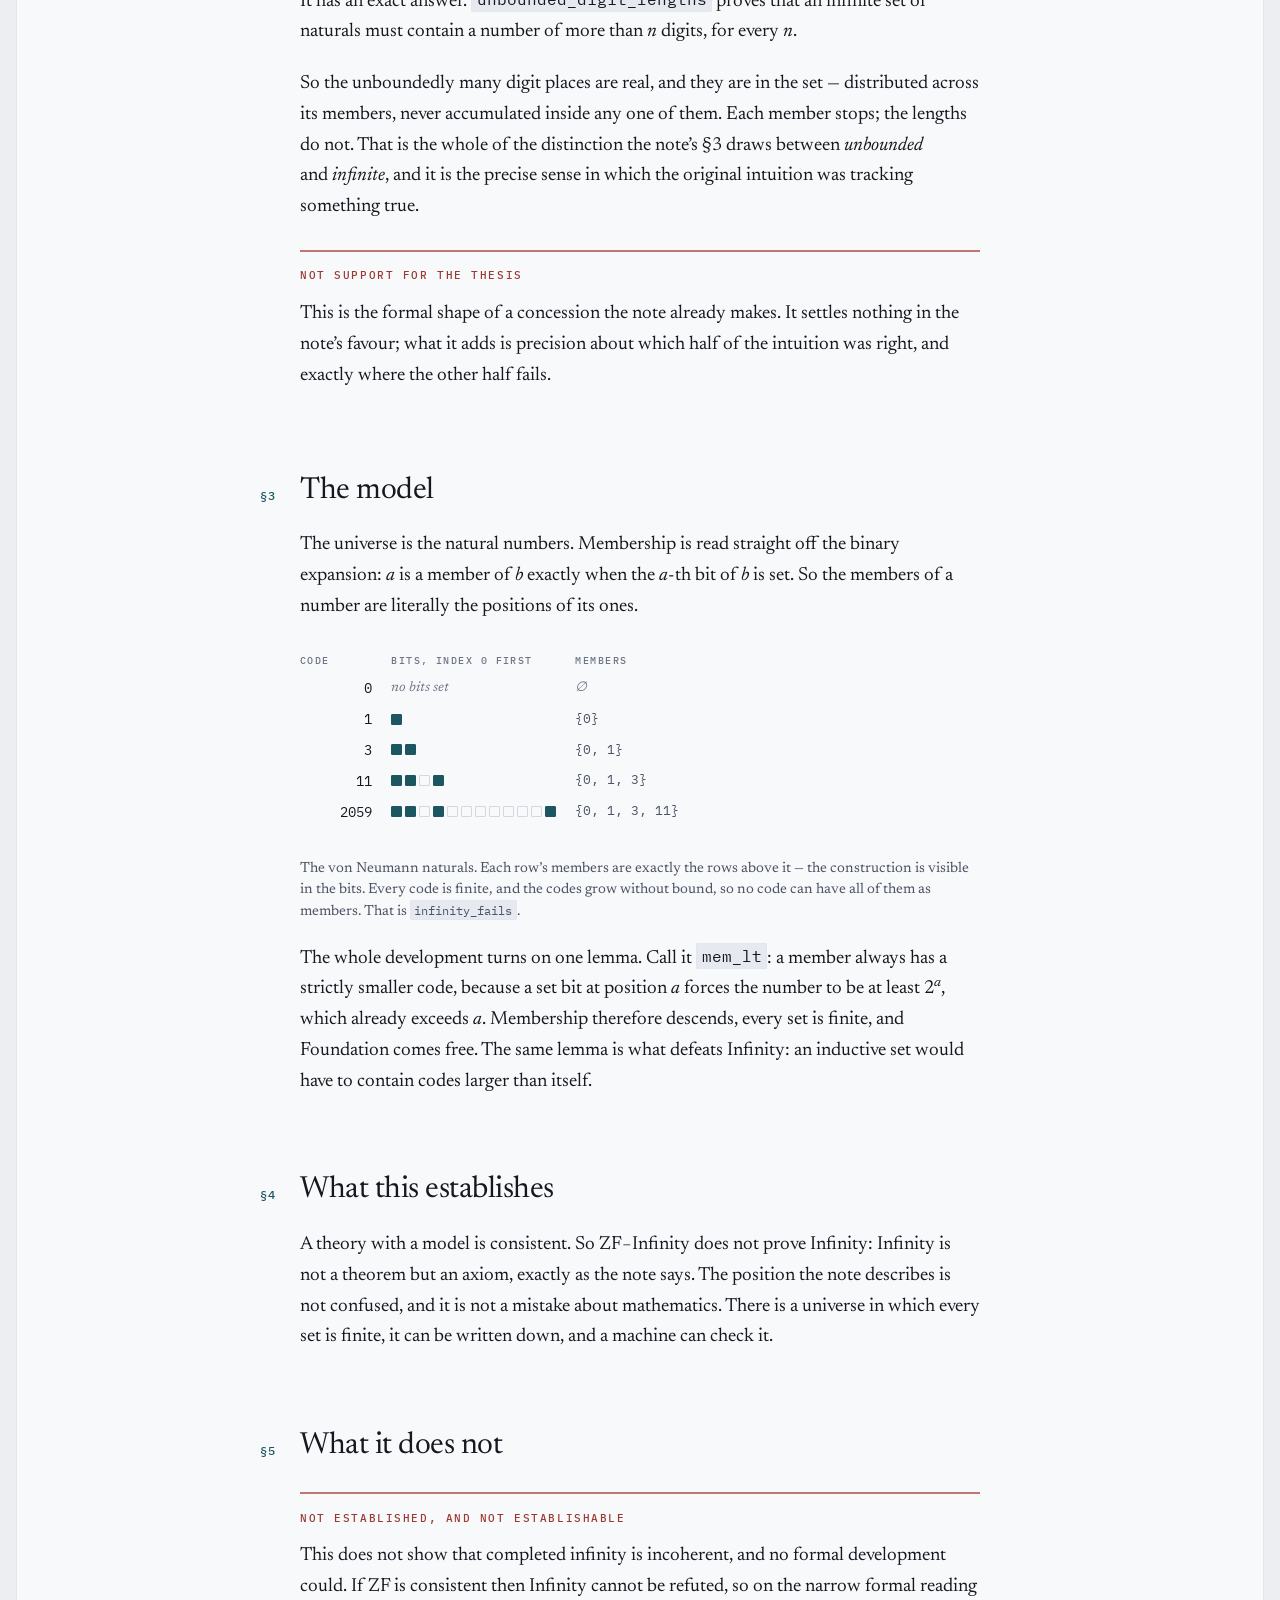
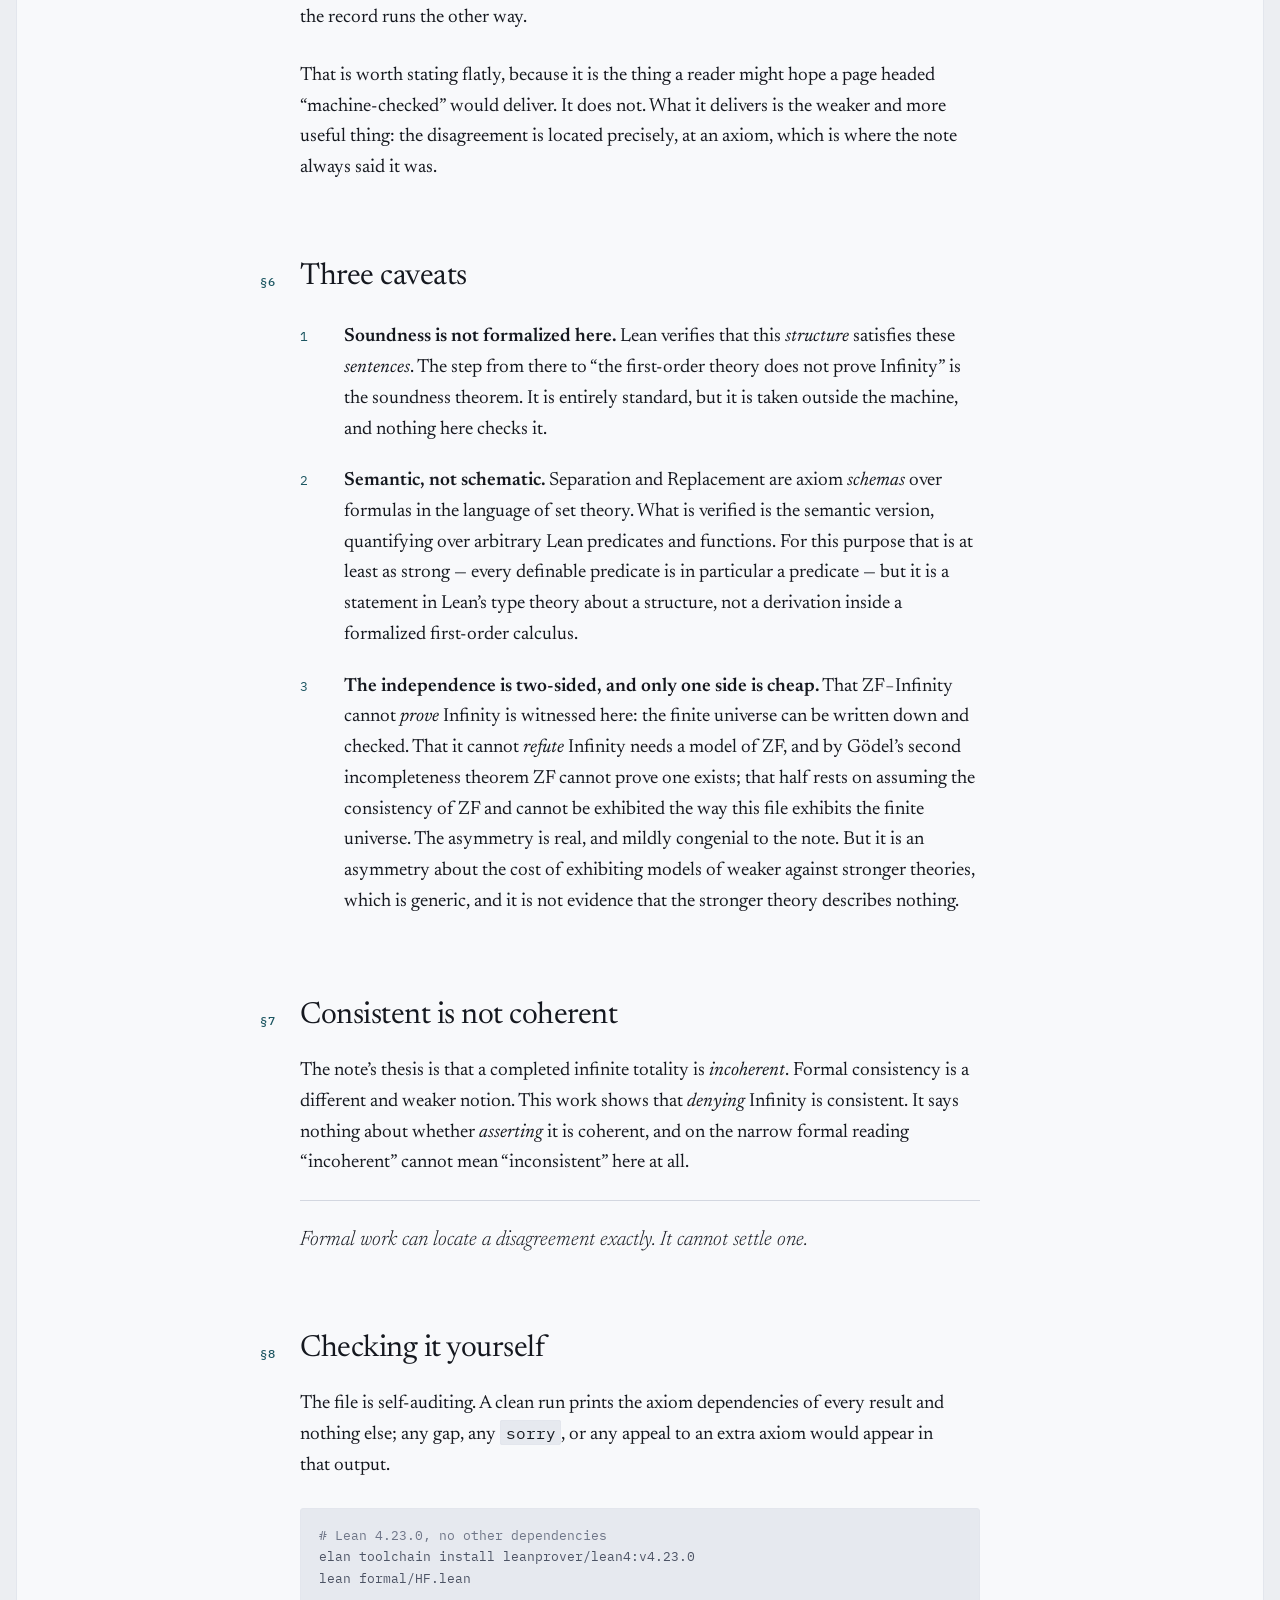
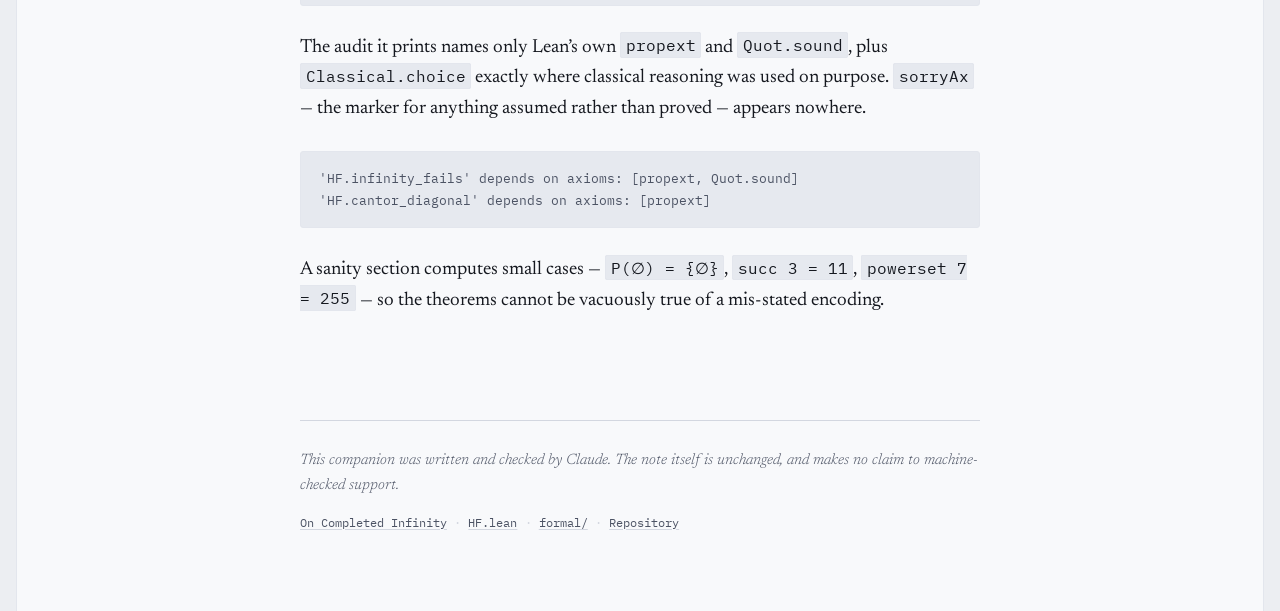
==== commit 5f78705d: "Machine-check the digit argument, and where it breaks formal/Digits.lean takes up the note's opening" ====
--- a/formal.html
+++ b/formal.html
@@ -29,6 +29,22 @@
   letter-spacing:.14em; text-transform:uppercase; color:var(--dispute);
 }
 
+.sec h3 { margin:.7rem 0 0; font-weight:600; font-size:1.06em;
+  letter-spacing:.004em; color:var(--ink); line-height:1.3; }
+
+/* ---- the quantifier swap ---- */
+.swap { margin:.5rem 0; padding:0; list-style:none; display:flex; flex-direction:column;
+  border-block:1px solid var(--rule); }
+.swap li { display:grid; grid-template-columns:minmax(0,auto) minmax(0,1fr) auto;
+  gap:.3rem 1.2rem; align-items:baseline; padding:1rem 0; }
+.swap li + li { border-top:1px solid var(--rule-2); }
+.swap .q { font-family:var(--mono); font-size:.9rem; color:var(--ink); white-space:nowrap; }
+.swap .d { font-size:.95em; line-height:1.5; color:var(--ink-2); }
+@media (max-width:40rem) {
+  .swap li { grid-template-columns:minmax(0,1fr); }
+  .swap .verdict { justify-self:start; margin-top:.5rem; }
+}
+
 /* ---- results table ---- */
 .results { width:100%; border-collapse:collapse; margin:.35rem 0; font-size:.97em; }
 .results caption { text-align:left; font-size:.8125rem; font-family:var(--mono);
@@ -38,11 +54,20 @@
 .results thead th { font-family:var(--mono); font-size:.7rem; font-weight:500;
   letter-spacing:.14em; text-transform:uppercase; color:var(--ink-3);
   border-bottom:1px solid var(--rule); padding-top:0; }
+.results tr.grp td { font-family:var(--mono); font-size:.7rem; font-weight:500;
+  letter-spacing:.12em; text-transform:uppercase; color:var(--ink-3);
+  padding-top:1.4rem; border-bottom:1px solid var(--rule); }
 .results tbody tr:last-child td { border-bottom:1px solid var(--rule); }
 .results td.name { font-family:var(--mono); font-size:.85em; color:var(--ink-2); }
 .results td.st { padding-right:0; text-align:right; white-space:nowrap; }
 .results tr.refuted td:first-child { font-weight:600; }
 .table-wrap { overflow-x:auto; }
+
+@media (max-width:40rem) {
+  .results { font-size:.9em; }
+  .results th, .results td { padding-right:.55rem; }
+  .results td.name { font-size:.76em; overflow-wrap:anywhere; }
+}
 
 /* ---- the Rosetta rows: codes, bits, members ---- */
 .rosetta-wrap { overflow-x:auto; scrollbar-width:thin; padding-bottom:.4rem; margin:.5rem 0; }
@@ -106,12 +131,13 @@
 
     <ol class="contents">
       <li><a href="#s1"><span class="n">&sect;1</span> What is verified</a></li>
-      <li><a href="#s2"><span class="n">&sect;2</span> The model</a></li>
-      <li><a href="#s3"><span class="n">&sect;3</span> What this establishes</a></li>
-      <li><a href="#s4"><span class="n">&sect;4</span> What it does not</a></li>
-      <li><a href="#s5"><span class="n">&sect;5</span> Three caveats</a></li>
-      <li><a href="#s6"><span class="n">&sect;6</span> Consistent is not coherent</a></li>
-      <li><a href="#s7"><span class="n">&sect;7</span> Checking it yourself</a></li>
+      <li><a href="#s2"><span class="n">&sect;2</span> The digit argument</a></li>
+      <li><a href="#s3"><span class="n">&sect;3</span> The model</a></li>
+      <li><a href="#s4"><span class="n">&sect;4</span> What this establishes</a></li>
+      <li><a href="#s5"><span class="n">&sect;5</span> What it does not</a></li>
+      <li><a href="#s6"><span class="n">&sect;6</span> Three caveats</a></li>
+      <li><a href="#s7"><span class="n">&sect;7</span> Consistent is not coherent</a></li>
+      <li><a href="#s8"><span class="n">&sect;8</span> Checking it yourself</a></li>
       <li><a href="index.html"><span class="n">&larr;</span> Back to the note</a></li>
     </ol>
   </header>
@@ -122,16 +148,26 @@
       <p class="sec-num">&sect;1</p>
       <div class="sec-body">
         <h2>What is verified</h2>
-        <p>Section 5 of the note says that if you remove the Axiom of Infinity, <em>the remaining
-        axioms are satisfied by the hereditarily finite sets &mdash; a perfectly coherent universe
-        in which every set is finite.</em> That sentence is checkable, and this is the check.</p>
+        <p>Two things the note says are checkable, and both have been checked. Its opening
+        intuition about digit places (&sect;2&ndash;&sect;3) is taken up in
+        <a href="#s2">&sect;2</a> below. Its claim about the axioms (&sect;5) &mdash; that if you
+        remove Infinity, <em>the remaining axioms are satisfied by the hereditarily finite sets,
+        a perfectly coherent universe in which every set is finite</em> &mdash; is the subject of
+        the rest of this page.</p>
         <div class="table-wrap">
         <table class="results">
           <caption>Lean 4.23.0, core only &mdash; no mathlib, no <code>sorry</code>.</caption>
           <thead>
-            <tr><th>Axiom</th><th>Result</th><th class="st">Status</th></tr>
+            <tr><th>Claim</th><th>Result</th><th class="st">Status</th></tr>
           </thead>
           <tbody>
+            <tr class="grp"><td colspan="3">Digits.lean &mdash; the digit argument</td></tr>
+            <tr><td><em>n</em> digit places express at most 10<sup><em>n</em></sup> values</td><td class="name">finite_of_uniform_digit_bound</td><td class="st"><span class="verdict is-true">holds</span></td></tr>
+            <tr><td>at most <em>n</em> digits is exactly &ldquo;below 10<sup><em>n</em></sup>&rdquo;</td><td class="name">numDigits_le_iff</td><td class="st"><span class="verdict is-true">holds</span></td></tr>
+            <tr><td>every natural has a finite digit count</td><td class="name">each_has_finite_digits</td><td class="st"><span class="verdict is-true">holds</span></td></tr>
+            <tr class="refuted"><td>one bound covers every natural</td><td class="name">no_uniform_digit_bound</td><td class="st"><span class="verdict is-false">refuted</span></td></tr>
+            <tr><td>an infinite set uses unboundedly many digit places</td><td class="name">unbounded_digit_lengths</td><td class="st"><span class="verdict is-true">holds</span></td></tr>
+            <tr class="grp"><td colspan="3">HF.lean &mdash; the finite universe</td></tr>
             <tr><td>Extensionality</td><td class="name">ext</td><td class="st"><span class="verdict is-true">holds</span></td></tr>
             <tr><td>Empty set</td><td class="name">empty_exists</td><td class="st"><span class="verdict is-true">holds</span></td></tr>
             <tr><td>Pairing</td><td class="name">pairing_exists</td><td class="st"><span class="verdict is-true">holds</span></td></tr>
@@ -157,6 +193,61 @@
     <section class="sec" id="s2">
       <p class="sec-num">&sect;2</p>
       <div class="sec-body">
+        <h2>The digit argument</h2>
+        <p>The note opens with an intuition: <em>a finite number of digit places can only express
+        finitely many distinct values &mdash; ten digits per place, n places, at most
+        10<sup>n</sup> values &mdash; so if a set contains infinitely many distinct elements,
+        infinitely many digit places must be in use somewhere.</em></p>
+        <p><b>The premise is exactly right, and it is a theorem.</b>
+        <code>finite_of_uniform_digit_bound</code> shows that if a single <em>n</em> bounds the
+        digit count of every member of a set, that set has at most 10<sup><em>n</em></sup>
+        members &mdash; witnessed by an explicit list of that length.
+        <code>numDigits_le_iff</code> makes the correspondence exact rather than a mere upper
+        bound: having at most <em>n</em> digits <em>is</em> the condition of being below
+        10<sup><em>n</em></sup>.</p>
+        <p><b>What does not follow is the conclusion, and the gap is one quantifier.</b></p>
+        <ul class="swap">
+          <li>
+            <span class="q">&forall;x &exist;n</span>
+            <span class="d">every natural has <em>some</em> finite digit count</span>
+            <span class="verdict is-true">true</span>
+          </li>
+          <li>
+            <span class="q">&exist;n &forall;x</span>
+            <span class="d">one bound covers <em>every</em> natural</span>
+            <span class="verdict is-false">false</span>
+          </li>
+        </ul>
+        <p class="figcap">Both halves are proved in <code>the_quantifier_swap</code>. The argument
+        needs the second. The naturals supply only the first.</p>
+        <p>So the claim as literally stated &mdash; that there can be no infinite set all of whose
+        members have finitely many digits &mdash; is false in standard mathematics, and the
+        counterexample is the first set anyone would reach for.
+        <code>unbounded_set_of_finite_digit_numbers</code>: the naturals are unbounded, every
+        member has a finite digit count, and no member has infinitely many digits, because there
+        is no such natural number.</p>
+        <h3>Where the digit places are</h3>
+        <p>The note ends that passage with a question: <em>where, then, are the infinitely many
+        digit places?</em> It has an exact answer.
+        <code>unbounded_digit_lengths</code> proves that an infinite set of naturals must contain
+        a number of more than <em>n</em> digits, for every <em>n</em>.</p>
+        <p>So the unboundedly many digit places are real, and they are in the set &mdash;
+        distributed across its members, never accumulated inside any one of them. Each member
+        stops; the lengths do not. That is the whole of the distinction the note&rsquo;s &sect;3 draws
+        between <em>unbounded</em> and <em>infinite</em>, and it is the precise sense in which the
+        original intuition was tracking something true.</p>
+        <div class="limits">
+          <p class="lab">Not support for the thesis</p>
+          <p>This is the formal shape of a concession the note already makes. It settles nothing
+          in the note&rsquo;s favour; what it adds is precision about which half of the intuition was
+          right, and exactly where the other half fails.</p>
+        </div>
+      </div>
+    </section>
+
+    <section class="sec" id="s3">
+      <p class="sec-num">&sect;3</p>
+      <div class="sec-body">
         <h2>The model</h2>
         <p>The universe is the natural numbers. Membership is read straight off the binary
         expansion: <em>a</em> is a member of <em>b</em> exactly when the <em>a</em>-th bit of
@@ -203,8 +294,8 @@
       </div>
     </section>
 
-    <section class="sec" id="s3">
-      <p class="sec-num">&sect;3</p>
+    <section class="sec" id="s4">
+      <p class="sec-num">&sect;4</p>
       <div class="sec-body">
         <h2>What this establishes</h2>
         <p>A theory with a model is consistent. So ZF&minus;Infinity does not prove Infinity:
@@ -214,8 +305,8 @@
       </div>
     </section>
 
-    <section class="sec" id="s4">
-      <p class="sec-num">&sect;4</p>
+    <section class="sec" id="s5">
+      <p class="sec-num">&sect;5</p>
       <div class="sec-body">
         <h2>What it does not</h2>
         <div class="limits">
@@ -231,8 +322,8 @@
       </div>
     </section>
 
-    <section class="sec" id="s5">
-      <p class="sec-num">&sect;5</p>
+    <section class="sec" id="s6">
+      <p class="sec-num">&sect;6</p>
       <div class="sec-body">
         <h2>Three caveats</h2>
         <ol class="caveats">
@@ -259,8 +350,8 @@
       </div>
     </section>
 
-    <section class="sec" id="s6">
-      <p class="sec-num">&sect;6</p>
+    <section class="sec" id="s7">
+      <p class="sec-num">&sect;7</p>
       <div class="sec-body">
         <h2>Consistent is not coherent</h2>
         <p>The note&rsquo;s thesis is that a completed infinite totality is <em>incoherent</em>. Formal
@@ -272,8 +363,8 @@
       </div>
     </section>
 
-    <section class="sec" id="s7">
-      <p class="sec-num">&sect;7</p>
+    <section class="sec" id="s8">
+      <p class="sec-num">&sect;8</p>
       <div class="sec-body">
         <h2>Checking it yourself</h2>
         <p>The file is self-auditing. A clean run prints the axiom dependencies of every result and
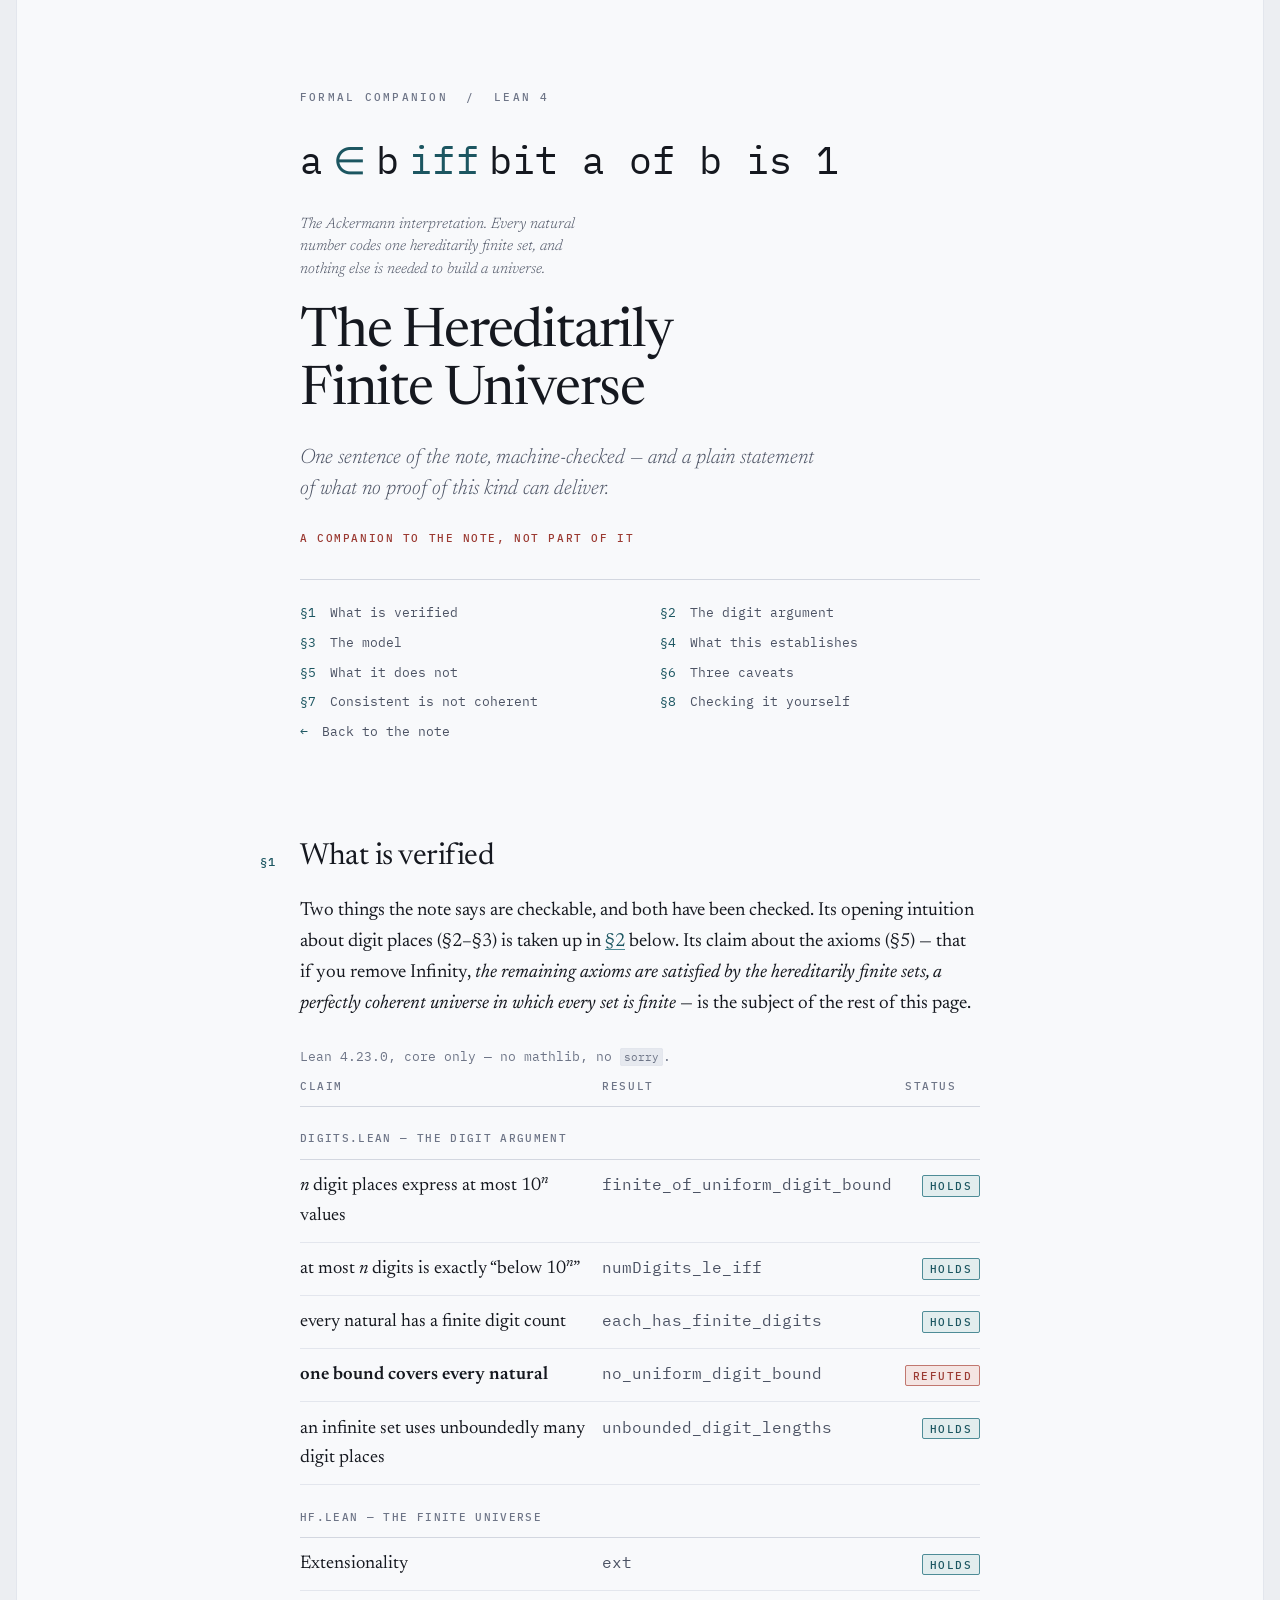
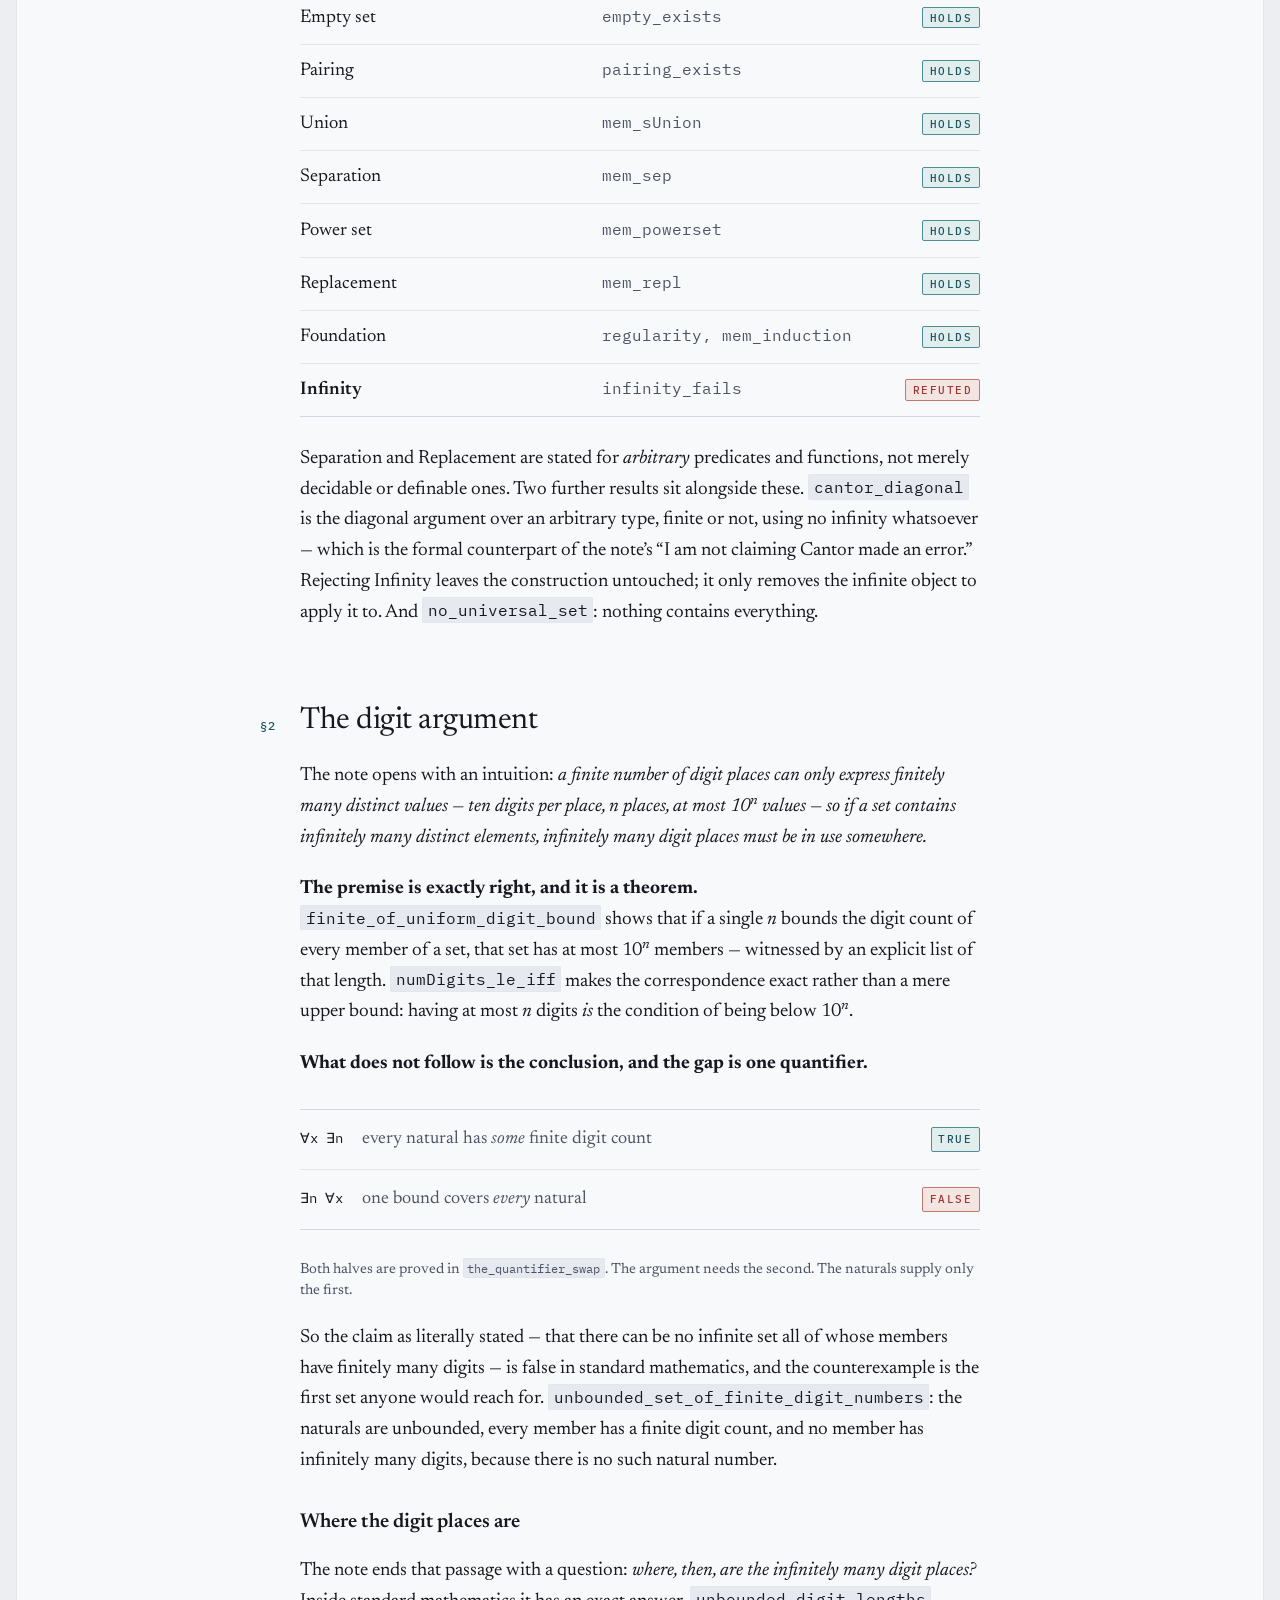
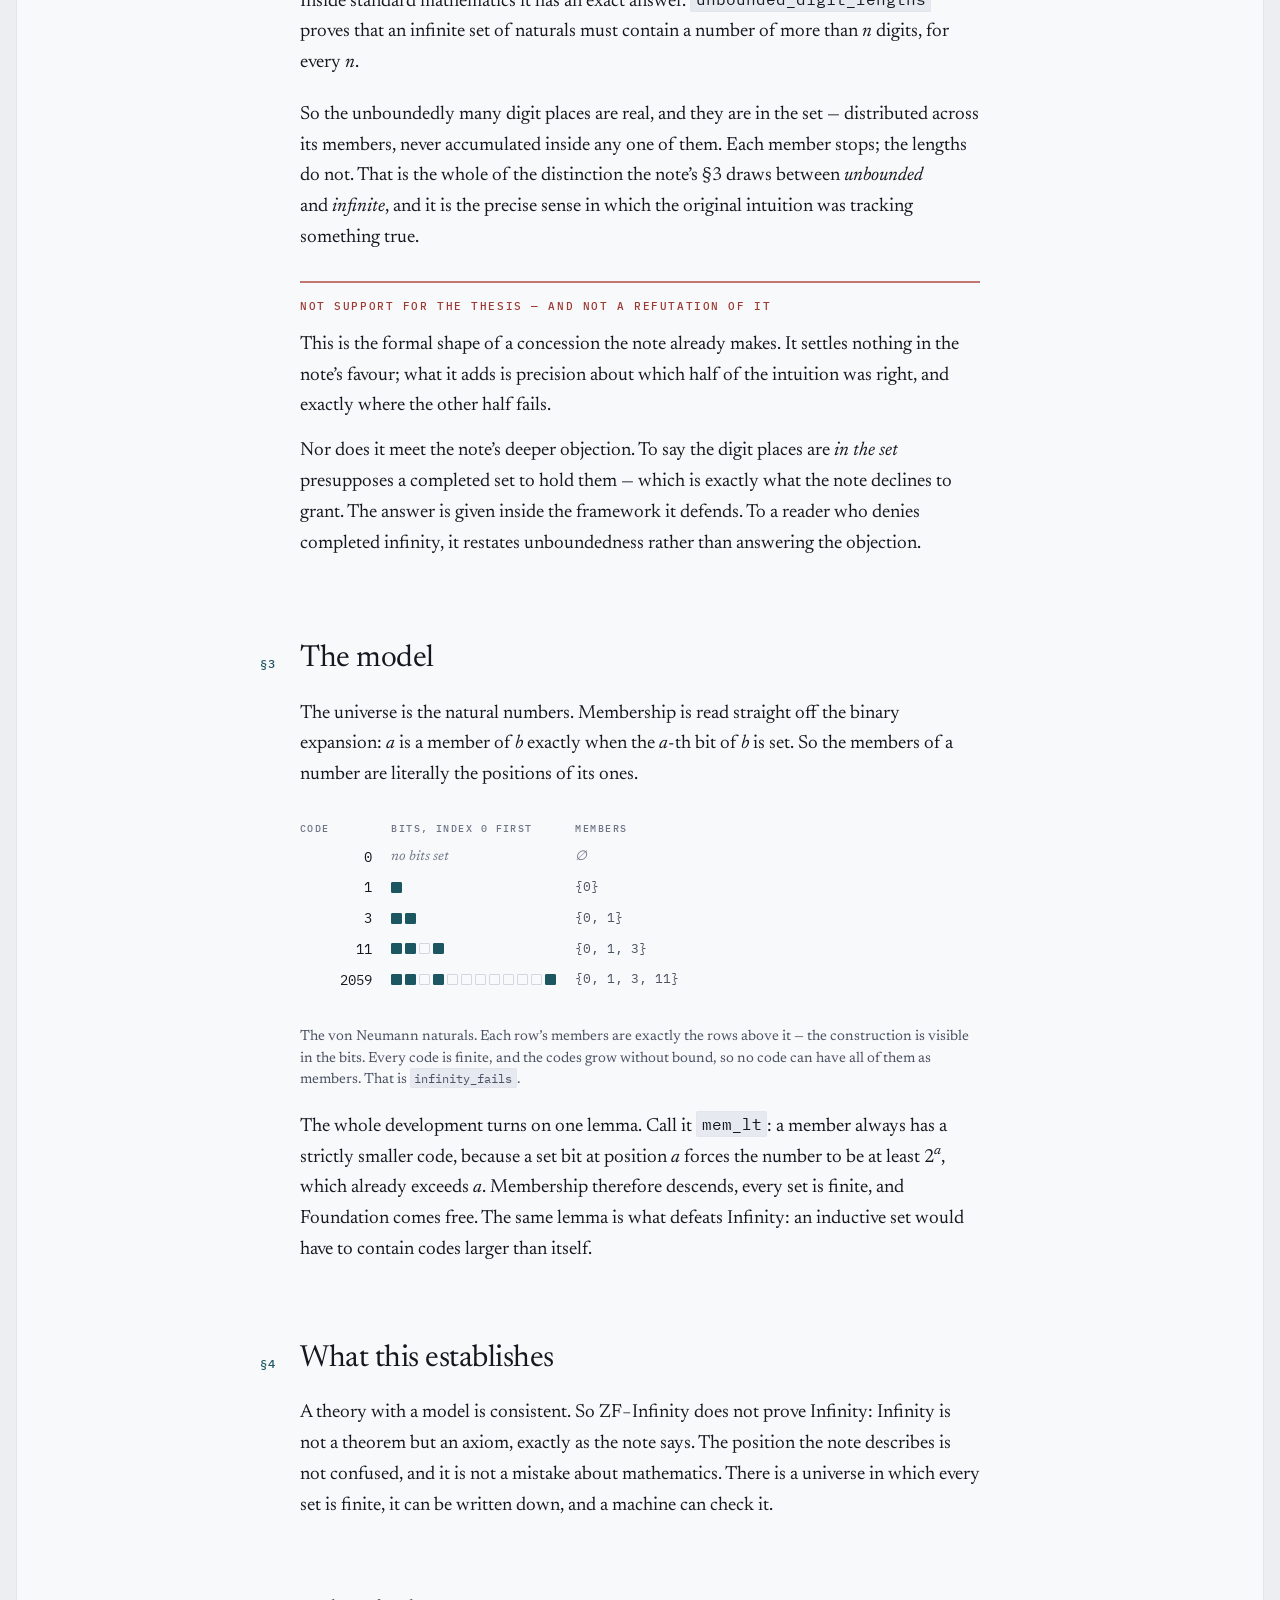
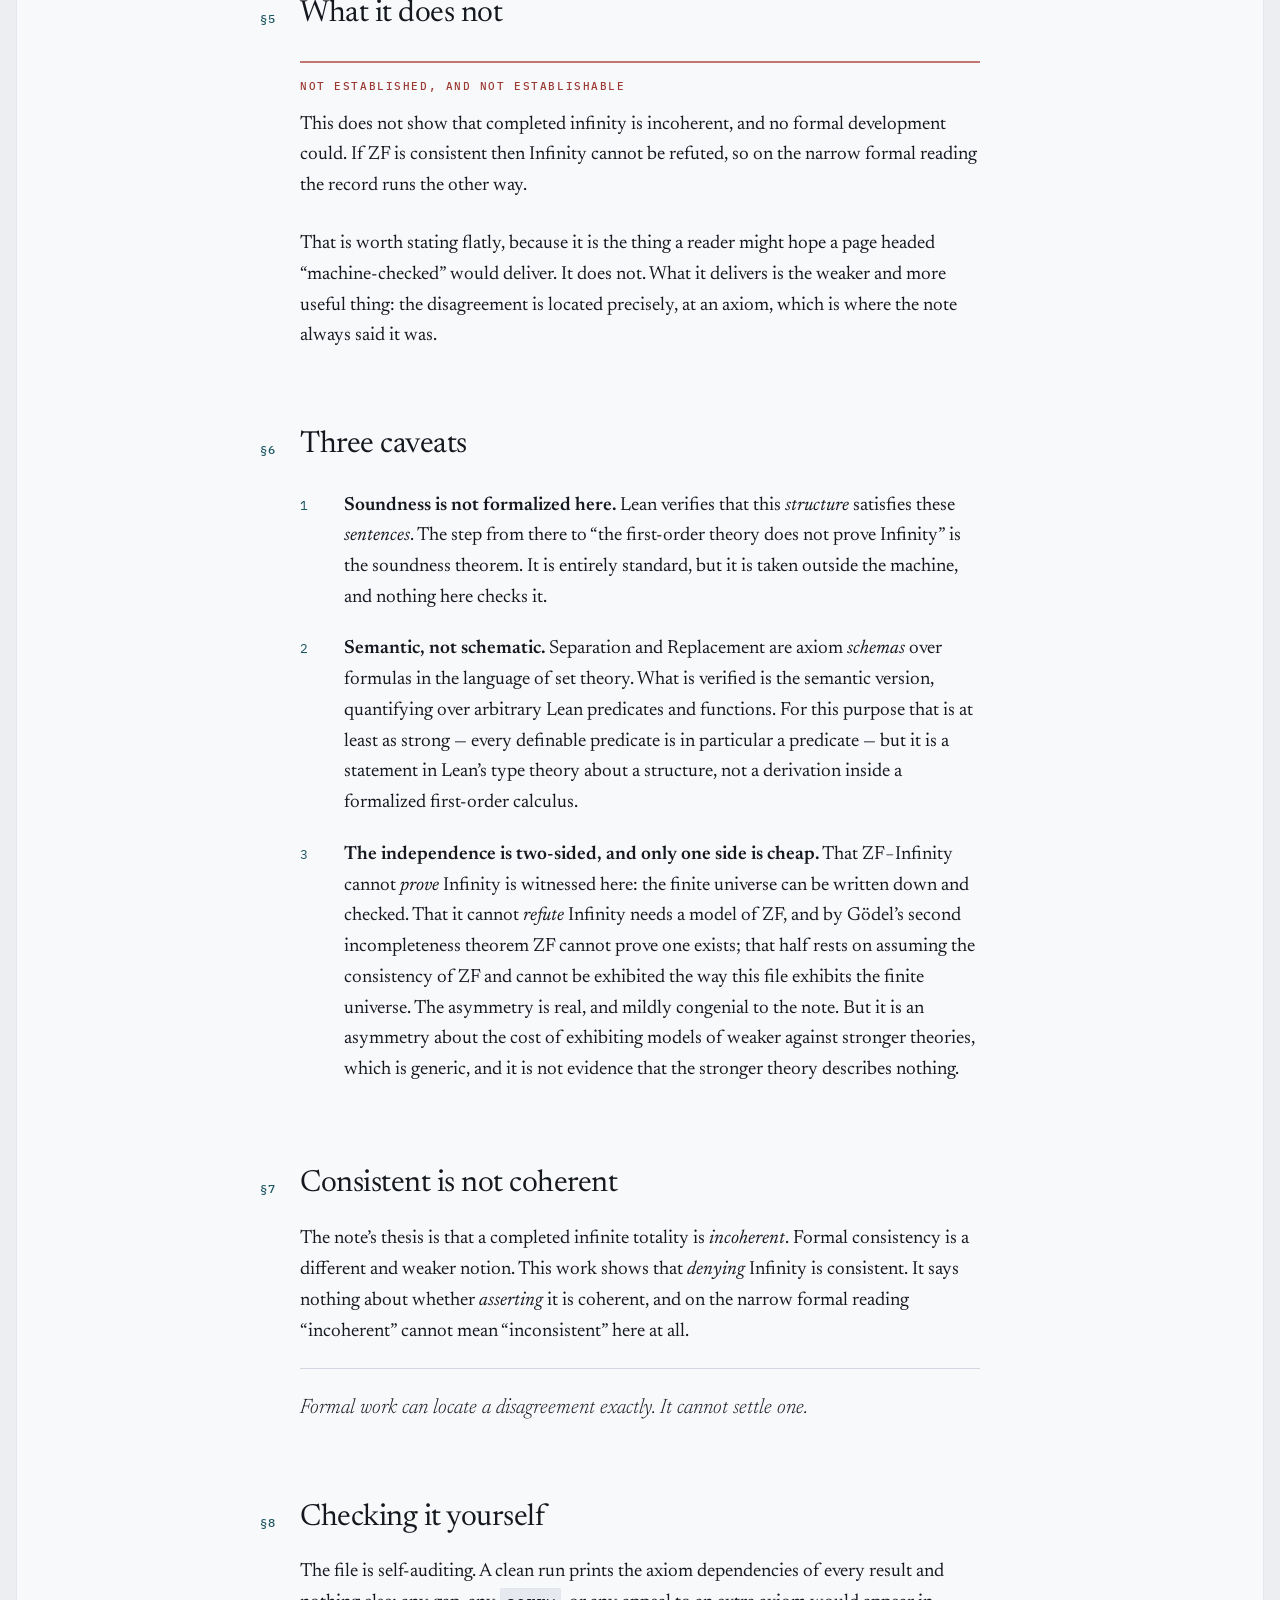
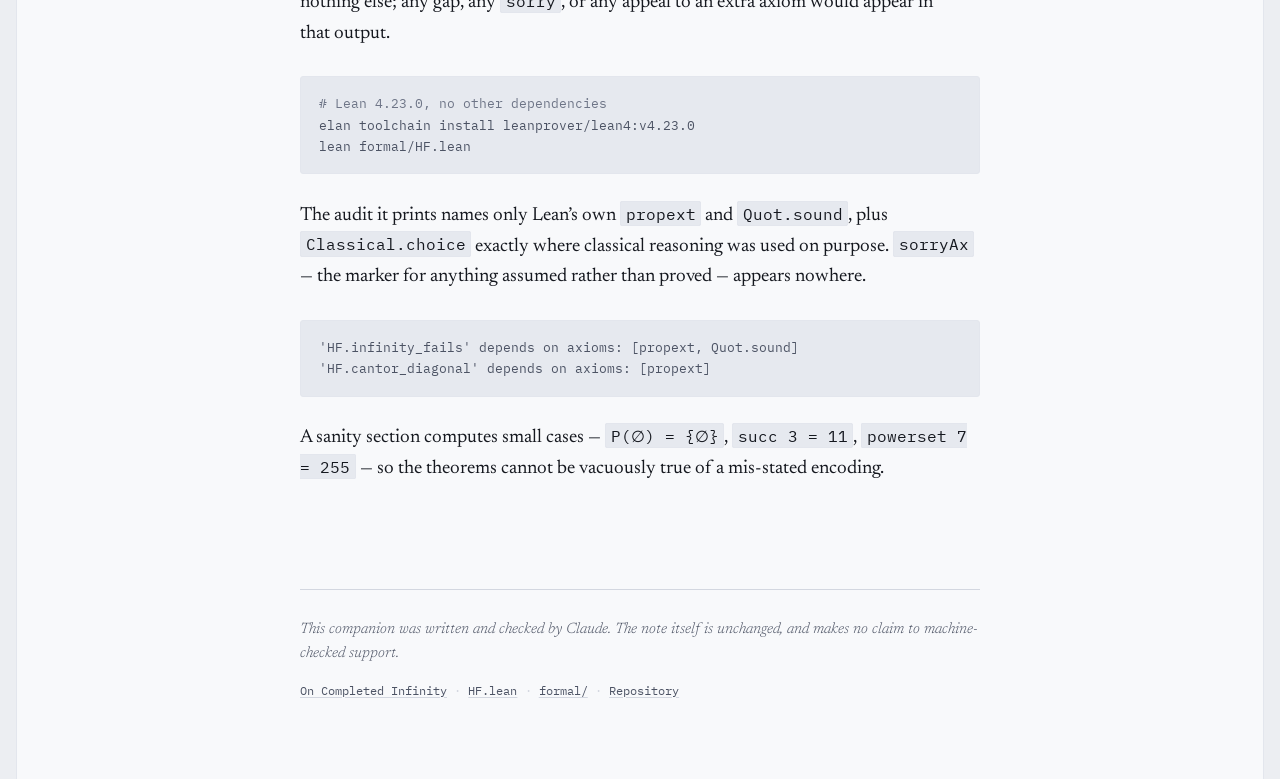
==== commit e232d42c: "Flag that the digit-places answer presupposes the set The companion answered the note's question -- " ====
--- a/formal.html
+++ b/formal.html
@@ -228,7 +228,7 @@
         is no such natural number.</p>
         <h3>Where the digit places are</h3>
         <p>The note ends that passage with a question: <em>where, then, are the infinitely many
-        digit places?</em> It has an exact answer.
+        digit places?</em> Inside standard mathematics it has an exact answer.
         <code>unbounded_digit_lengths</code> proves that an infinite set of naturals must contain
         a number of more than <em>n</em> digits, for every <em>n</em>.</p>
         <p>So the unboundedly many digit places are real, and they are in the set &mdash;
@@ -237,10 +237,15 @@
         between <em>unbounded</em> and <em>infinite</em>, and it is the precise sense in which the
         original intuition was tracking something true.</p>
         <div class="limits">
-          <p class="lab">Not support for the thesis</p>
+          <p class="lab">Not support for the thesis &mdash; and not a refutation of it</p>
           <p>This is the formal shape of a concession the note already makes. It settles nothing
           in the note&rsquo;s favour; what it adds is precision about which half of the intuition was
           right, and exactly where the other half fails.</p>
+          <p>Nor does it meet the note&rsquo;s deeper objection. To say the digit places are
+          <em>in the set</em> presupposes a completed set to hold them &mdash; which is exactly what
+          the note declines to grant. The answer is given inside the framework it defends. To a
+          reader who denies completed infinity, it restates unboundedness rather than answering
+          the objection.</p>
         </div>
       </div>
     </section>
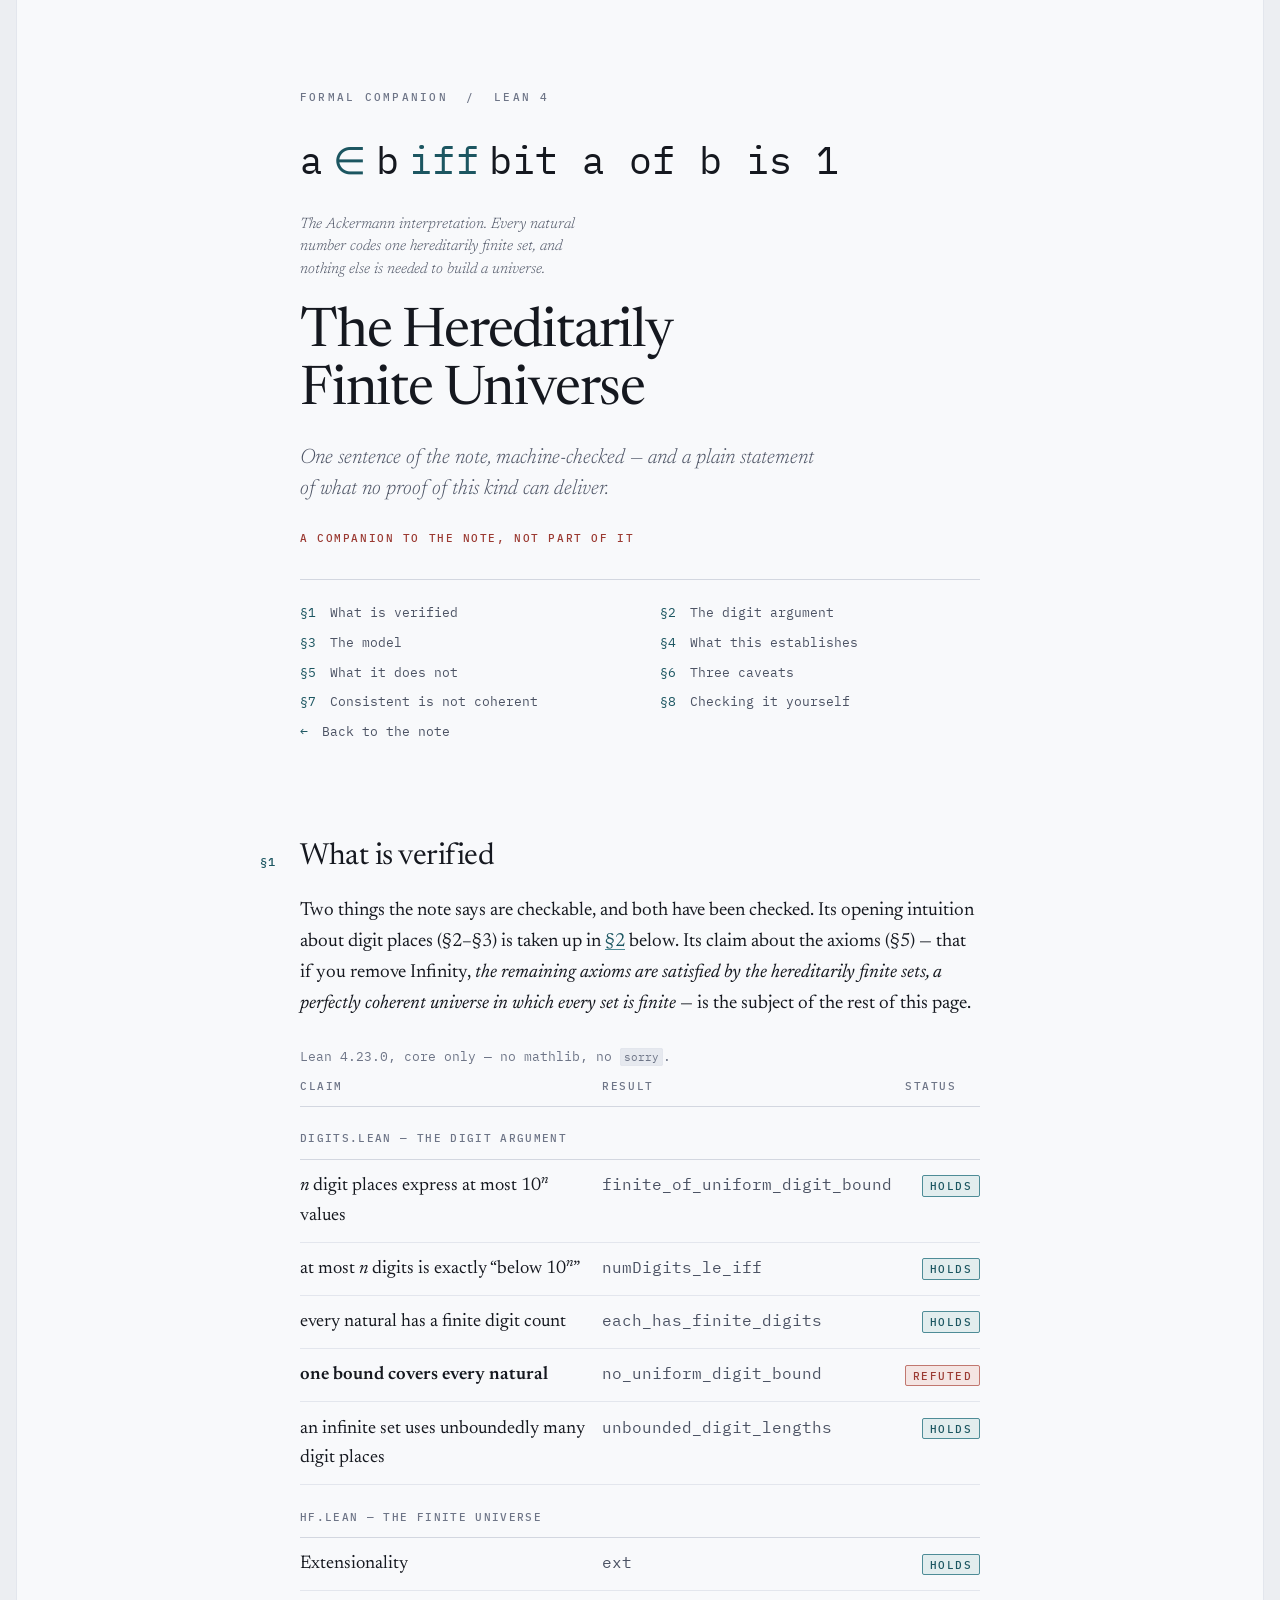
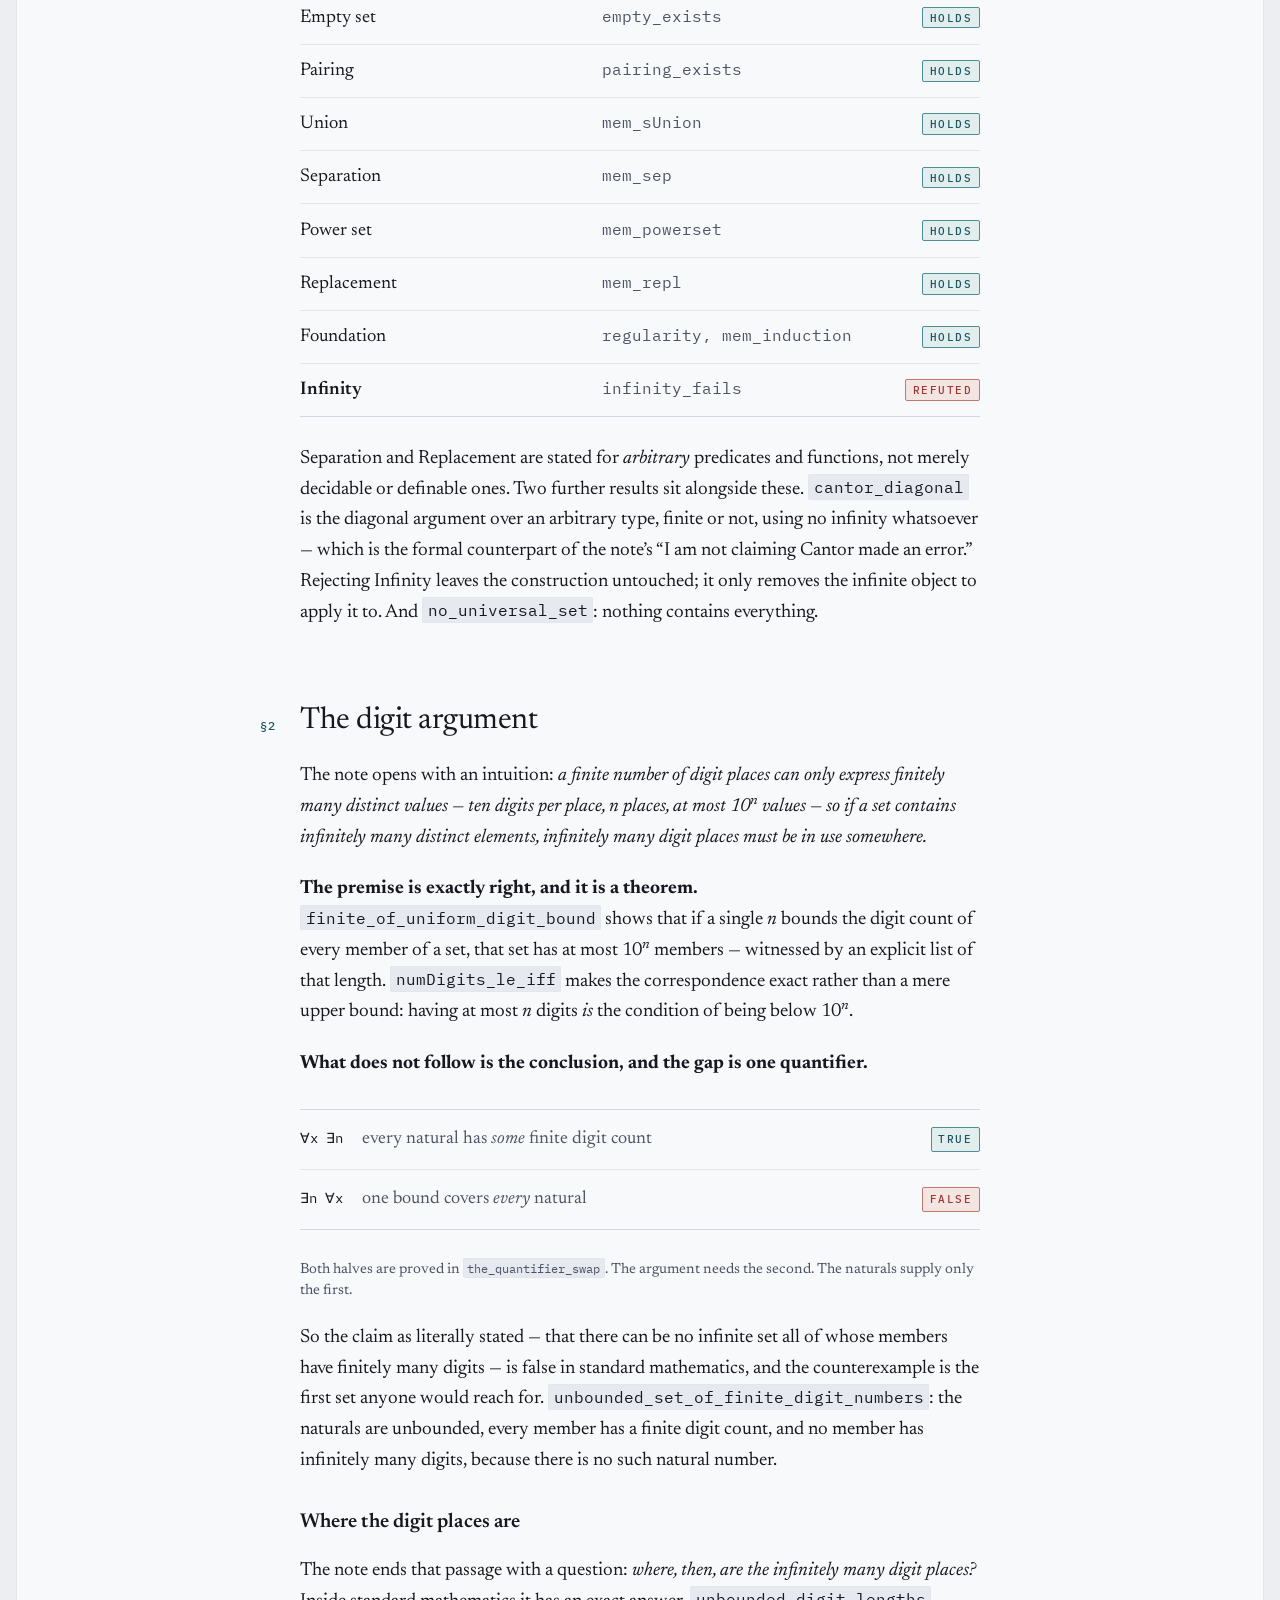
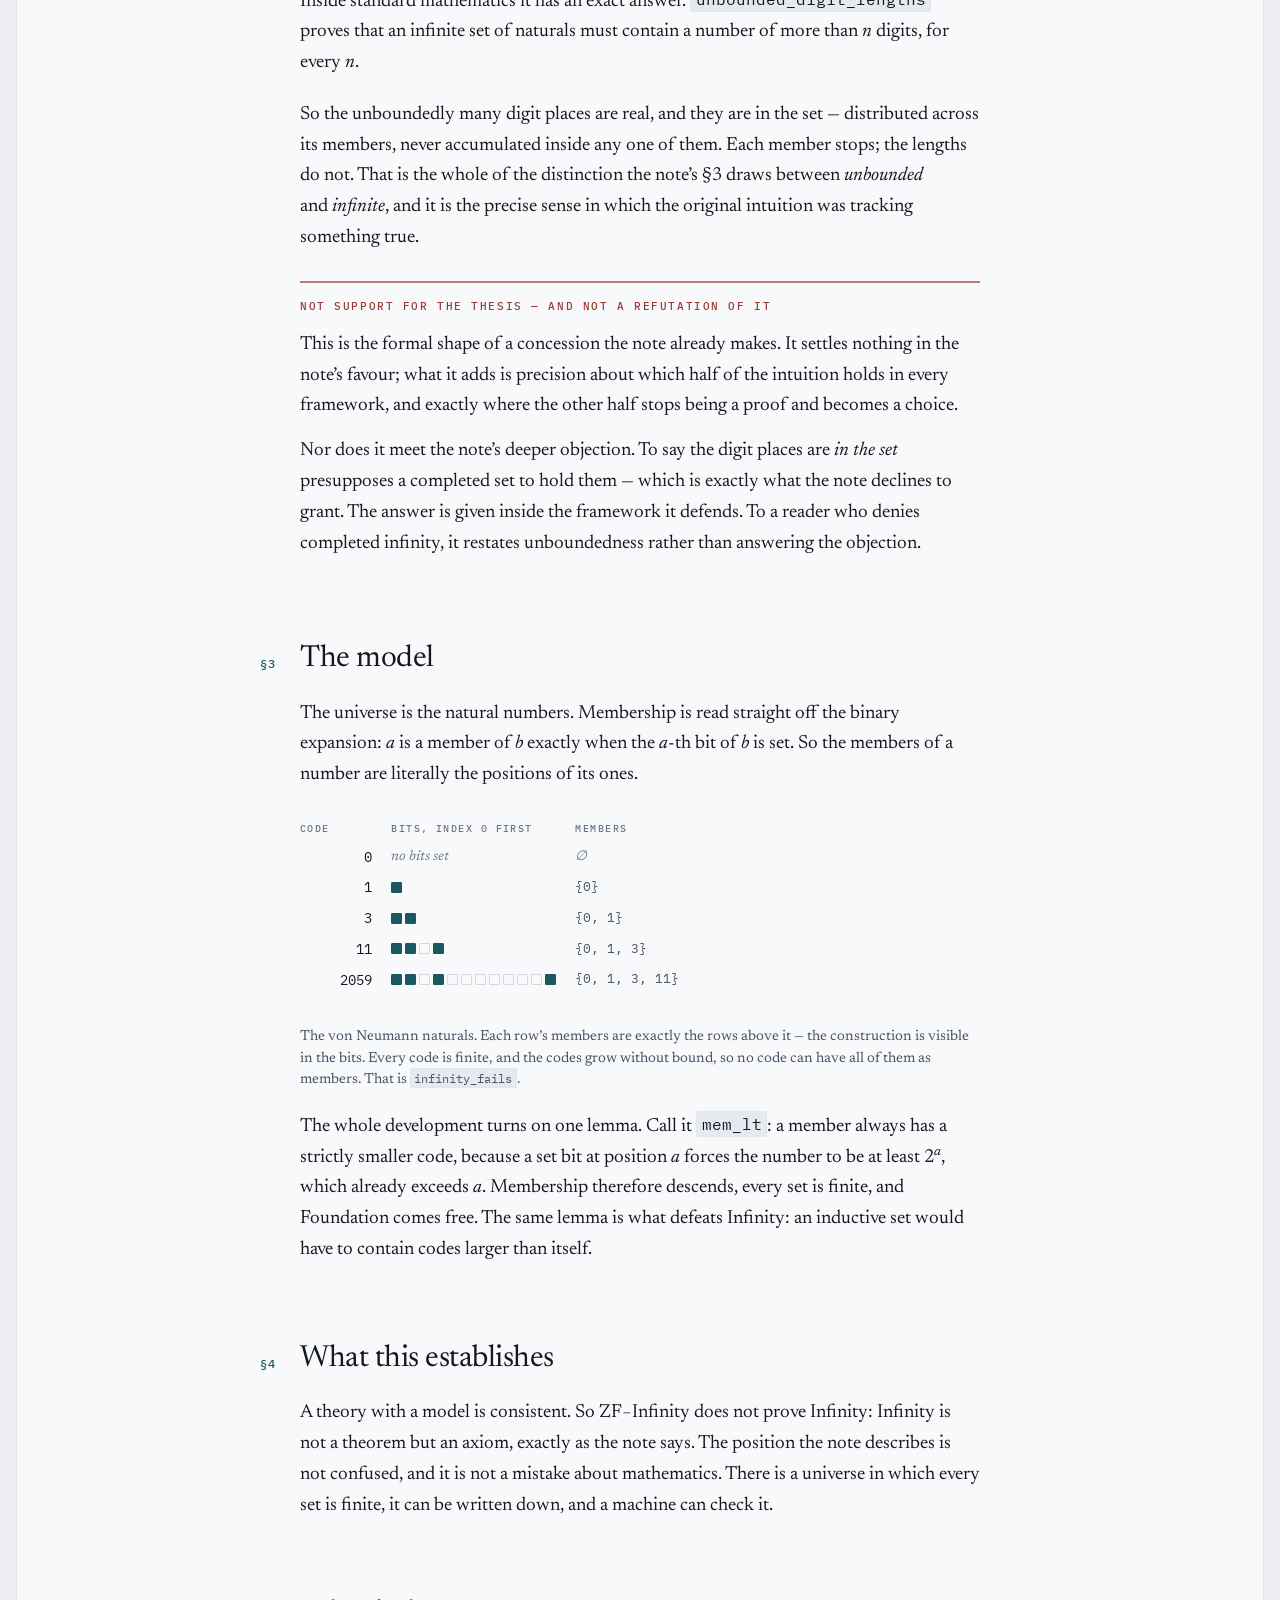
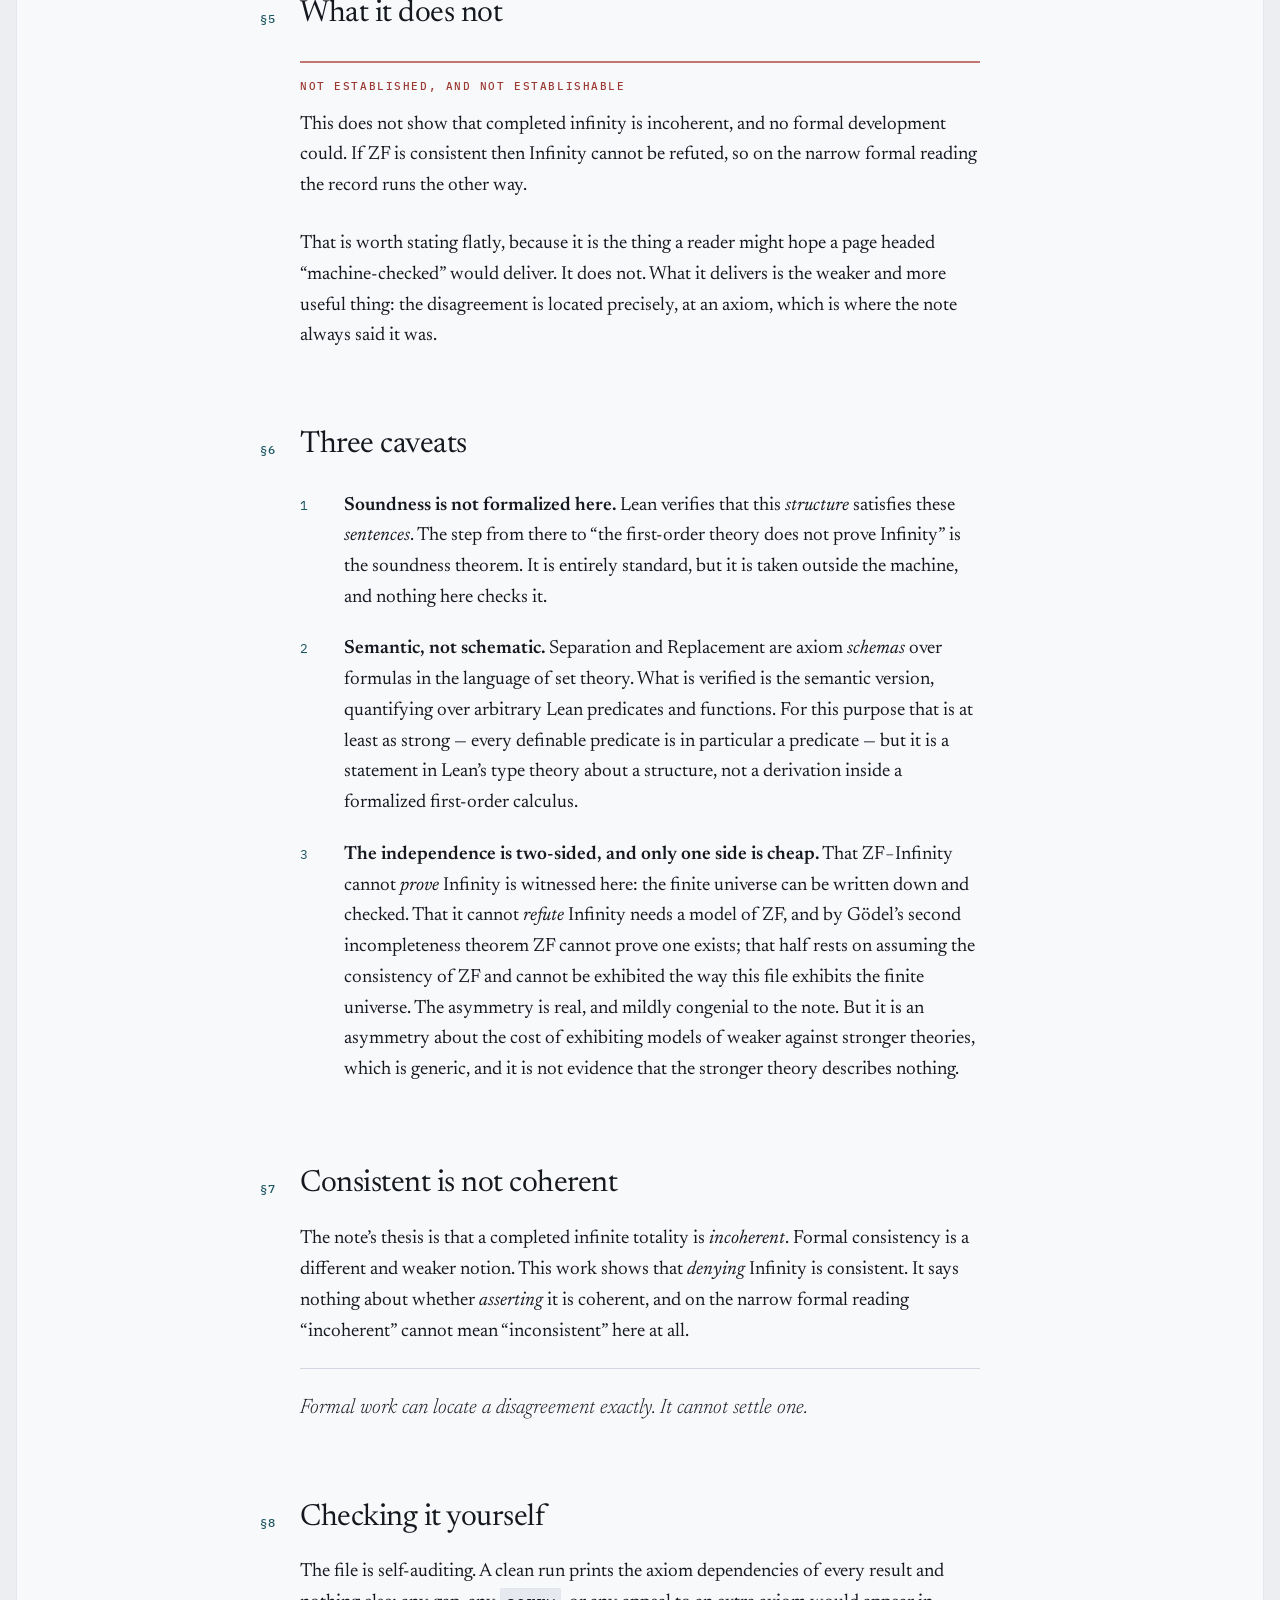
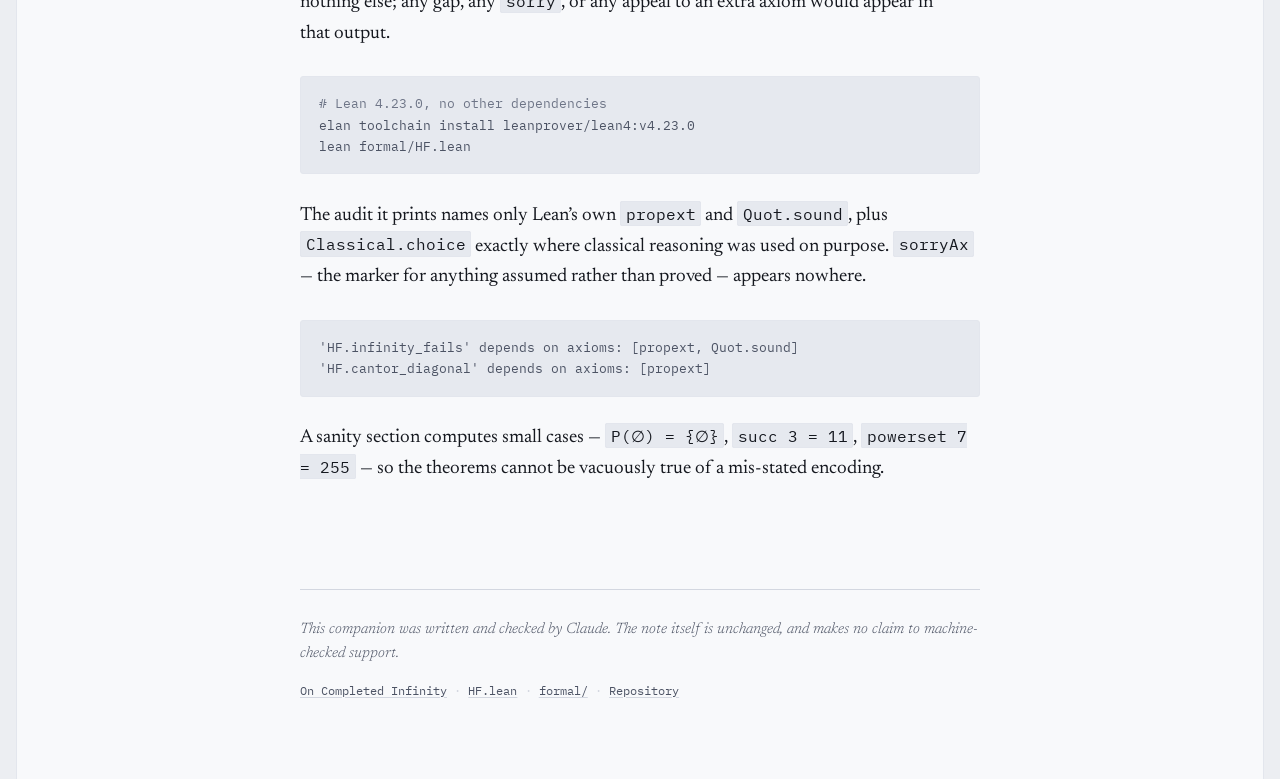
==== commit 93f3a17b: "Say the second half becomes a choice, not that it fails The companion said its digit results showed " ====
--- a/formal.html
+++ b/formal.html
@@ -239,8 +239,9 @@
         <div class="limits">
           <p class="lab">Not support for the thesis &mdash; and not a refutation of it</p>
           <p>This is the formal shape of a concession the note already makes. It settles nothing
-          in the note&rsquo;s favour; what it adds is precision about which half of the intuition was
-          right, and exactly where the other half fails.</p>
+          in the note&rsquo;s favour; what it adds is precision about which half of the intuition holds
+          in every framework, and exactly where the other half stops being a proof and becomes
+          a choice.</p>
           <p>Nor does it meet the note&rsquo;s deeper objection. To say the digit places are
           <em>in the set</em> presupposes a completed set to hold them &mdash; which is exactly what
           the note declines to grant. The answer is given inside the framework it defends. To a
